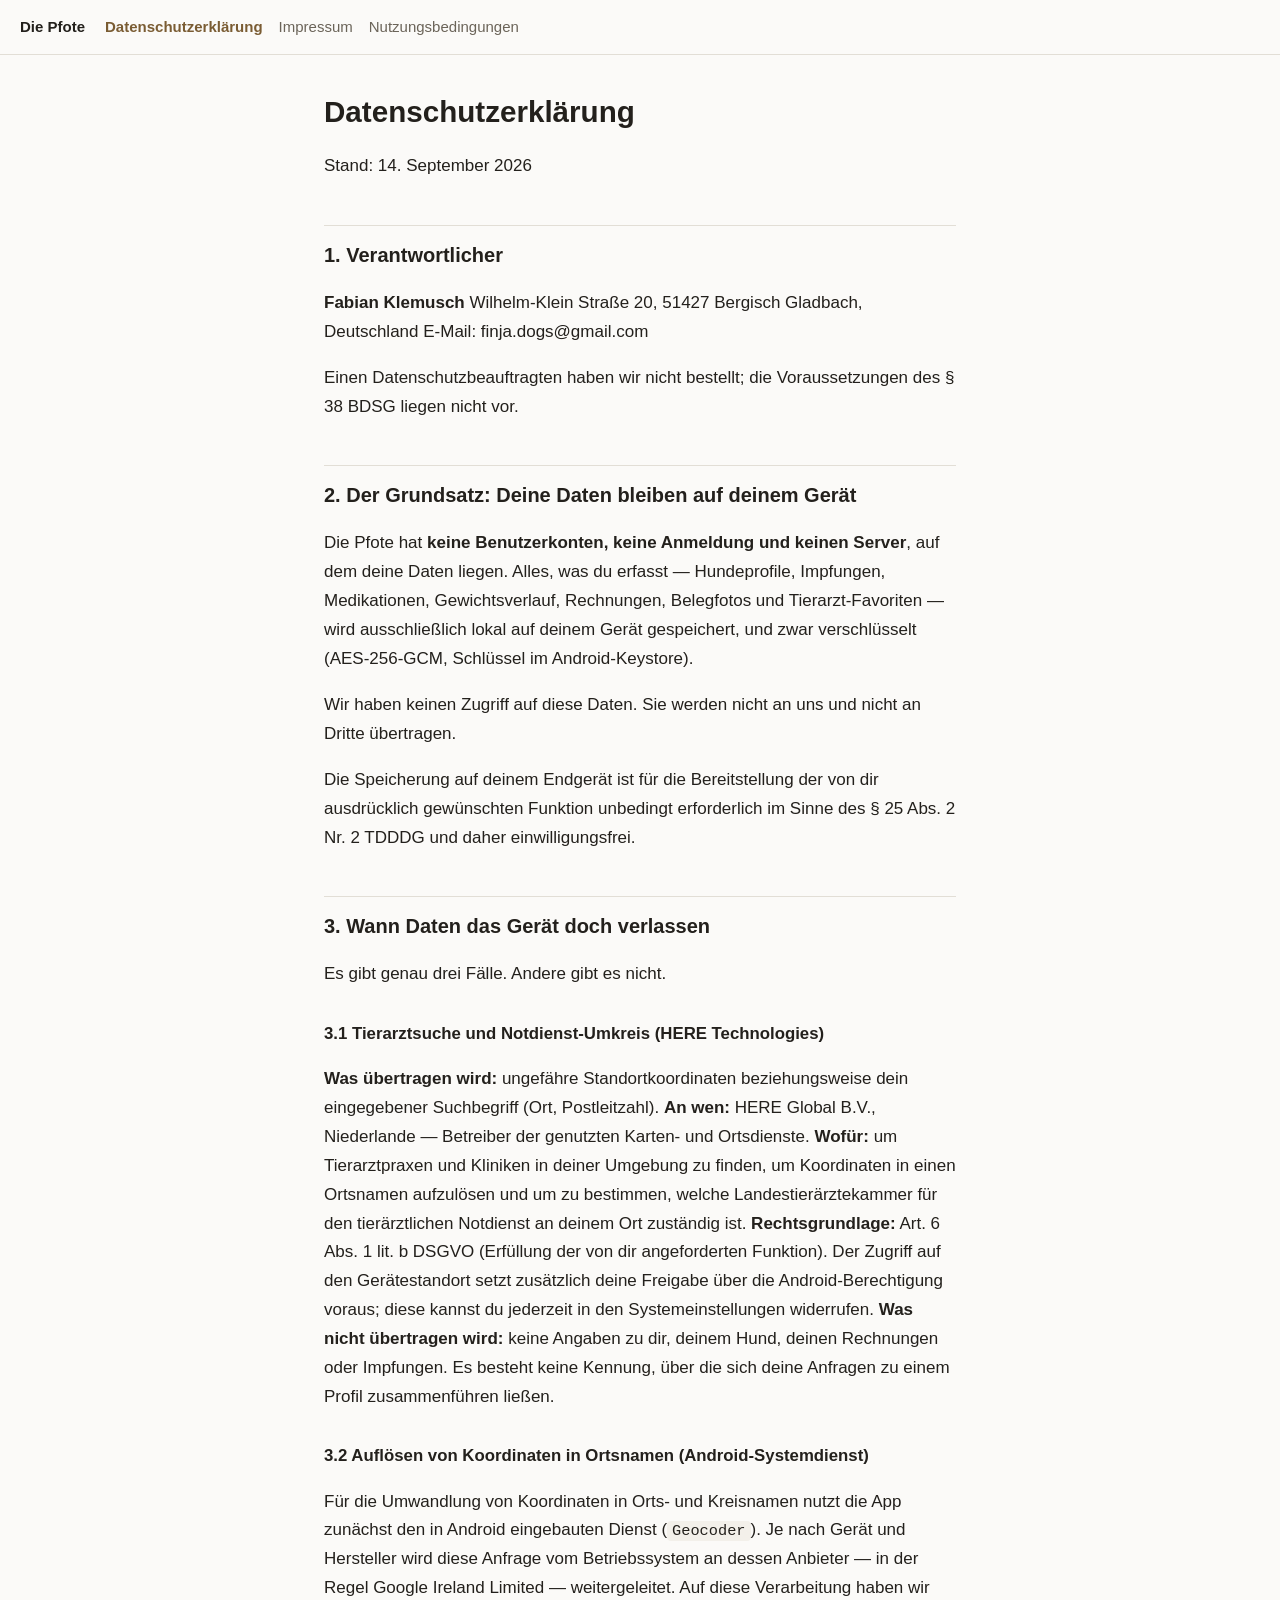
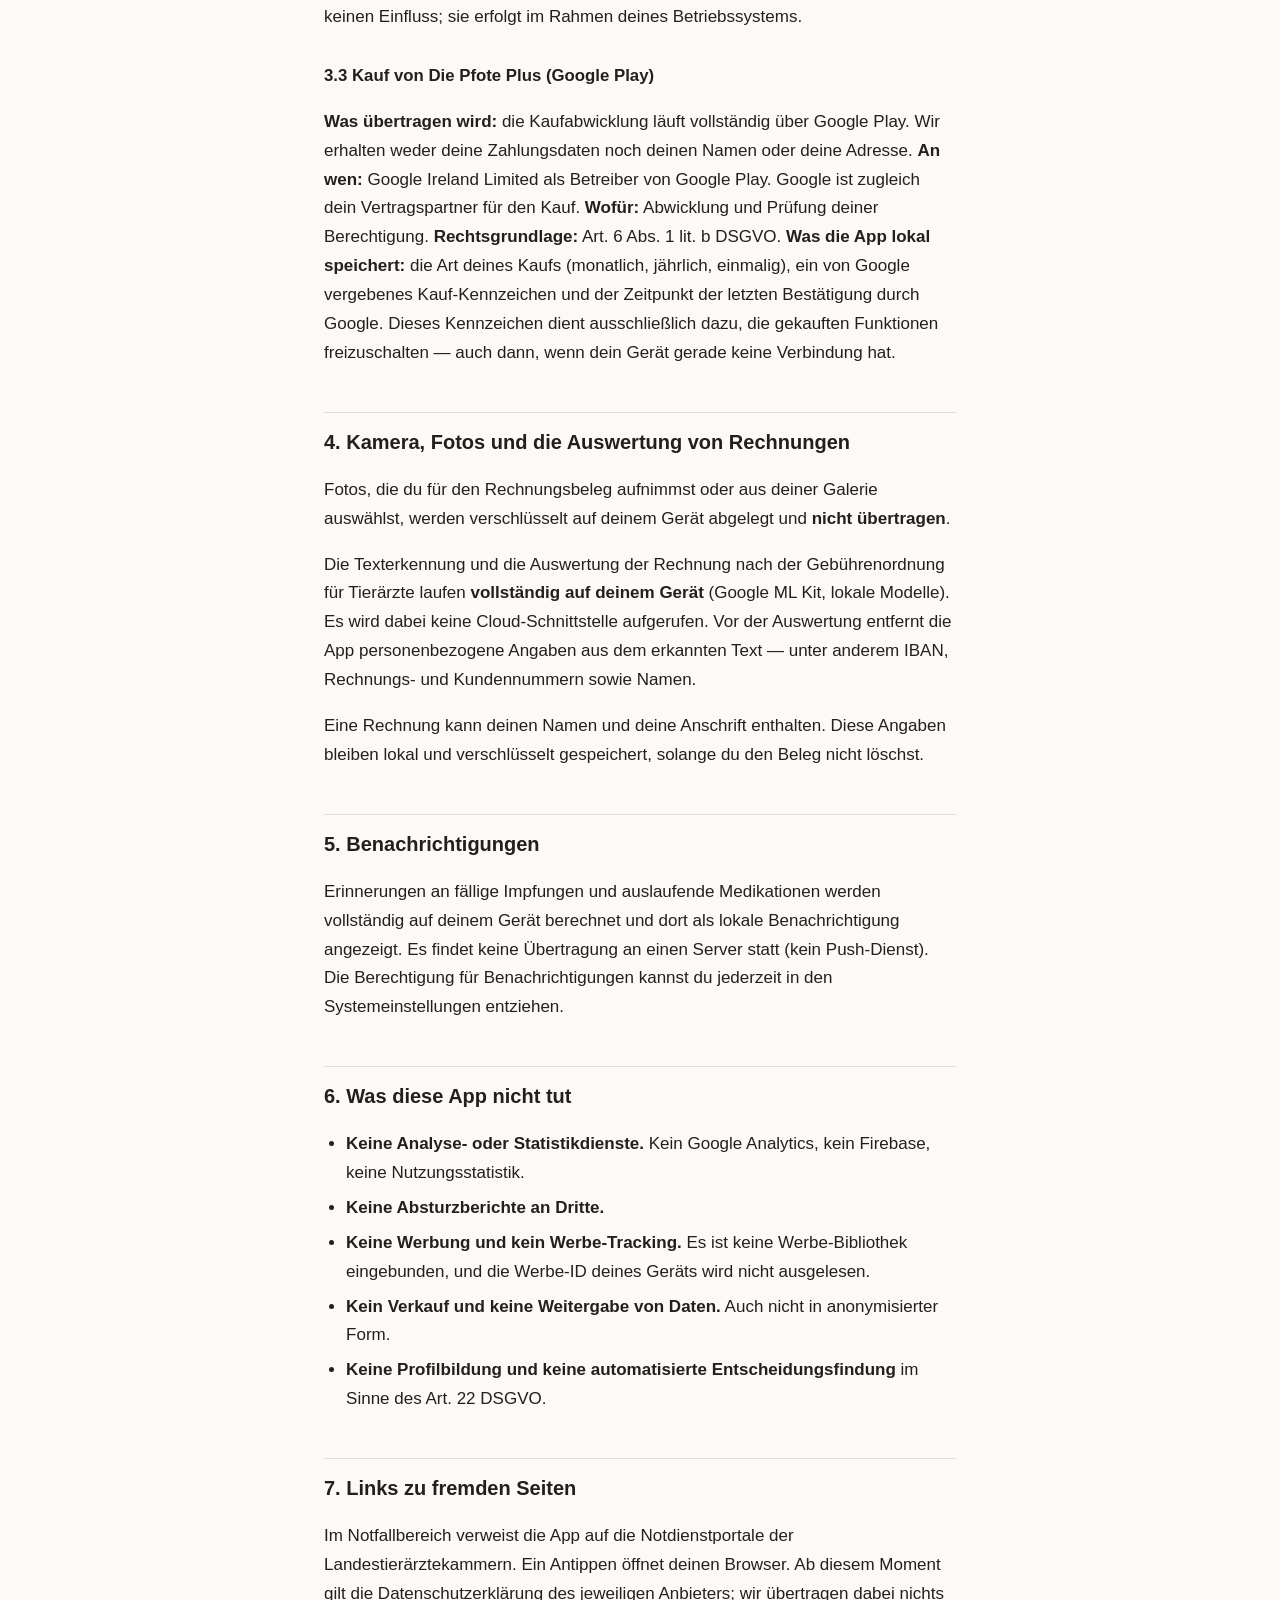
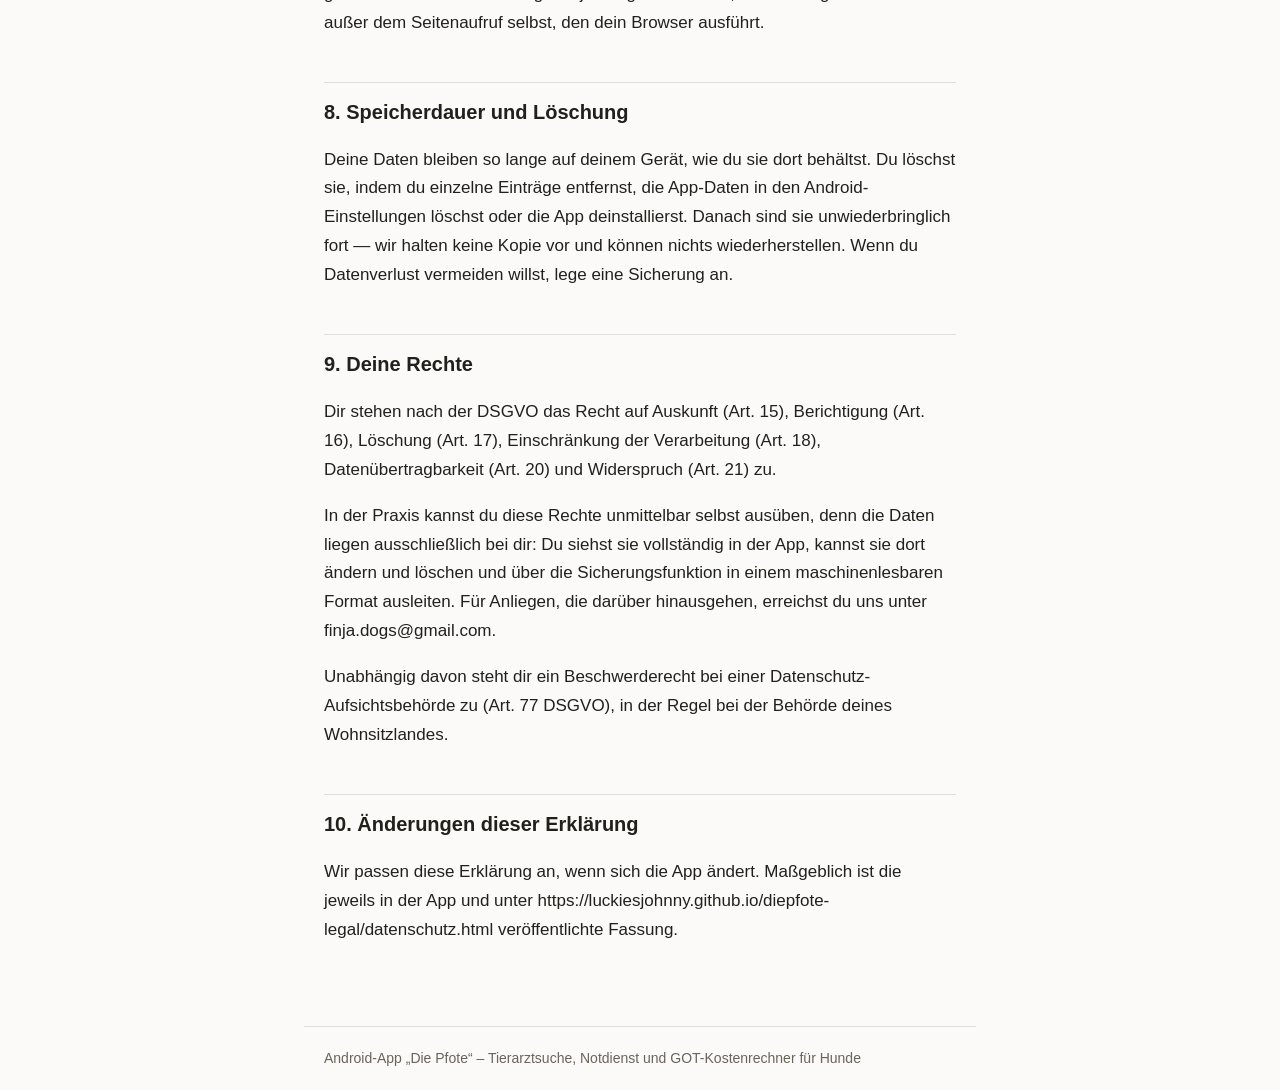
==== datenschutz.html @ 811a9e4f "Publish the legal documents for Die Pfote Google Play requires a privacy policy URL reachable withou" ====
<!doctype html>
<html lang="de">
<head>
<meta charset="utf-8">
<meta name="viewport" content="width=device-width, initial-scale=1">
<title>Datenschutzerklärung – Die Pfote</title>
<link rel="stylesheet" href="style.css">
</head>
<body>
<nav><a href="index.html">Die Pfote</a><span><a href="datenschutz.html" class="hier">Datenschutzerklärung</a><a href="impressum.html">Impressum</a><a href="nutzungsbedingungen.html">Nutzungsbedingungen</a></span></nav>
<main>
<h1>Datenschutzerklärung</h1>
<p>Stand: 14. September 2026</p>
<h2>1. Verantwortlicher</h2>
<p><strong>Fabian Klemusch</strong> Wilhelm-Klein Straße 20, 51427 Bergisch Gladbach, Deutschland E-Mail: finja.dogs@gmail.com</p>
<p>Einen Datenschutzbeauftragten haben wir nicht bestellt; die Voraussetzungen des § 38 BDSG liegen nicht vor.</p>
<h2>2. Der Grundsatz: Deine Daten bleiben auf deinem Gerät</h2>
<p>Die Pfote hat <strong>keine Benutzerkonten, keine Anmeldung und keinen Server</strong>, auf dem deine Daten liegen. Alles, was du erfasst — Hundeprofile, Impfungen, Medikationen, Gewichtsverlauf, Rechnungen, Belegfotos und Tierarzt-Favoriten — wird ausschließlich lokal auf deinem Gerät gespeichert, und zwar verschlüsselt (AES-256-GCM, Schlüssel im Android-Keystore).</p>
<p>Wir haben keinen Zugriff auf diese Daten. Sie werden nicht an uns und nicht an Dritte übertragen.</p>
<p>Die Speicherung auf deinem Endgerät ist für die Bereitstellung der von dir ausdrücklich gewünschten Funktion unbedingt erforderlich im Sinne des § 25 Abs. 2 Nr. 2 TDDDG und daher einwilligungsfrei.</p>
<h2>3. Wann Daten das Gerät doch verlassen</h2>
<p>Es gibt genau drei Fälle. Andere gibt es nicht.</p>
<h3>3.1 Tierarztsuche und Notdienst-Umkreis (HERE Technologies)</h3>
<p><strong>Was übertragen wird:</strong> ungefähre Standortkoordinaten beziehungsweise dein eingegebener Suchbegriff (Ort, Postleitzahl). <strong>An wen:</strong> HERE Global B.V., Niederlande — Betreiber der genutzten Karten- und Ortsdienste. <strong>Wofür:</strong> um Tierarztpraxen und Kliniken in deiner Umgebung zu finden, um Koordinaten in einen Ortsnamen aufzulösen und um zu bestimmen, welche Landestierärztekammer für den tierärztlichen Notdienst an deinem Ort zuständig ist. <strong>Rechtsgrundlage:</strong> Art. 6 Abs. 1 lit. b DSGVO (Erfüllung der von dir angeforderten Funktion). Der Zugriff auf den Gerätestandort setzt zusätzlich deine Freigabe über die Android-Berechtigung voraus; diese kannst du jederzeit in den Systemeinstellungen widerrufen. <strong>Was nicht übertragen wird:</strong> keine Angaben zu dir, deinem Hund, deinen Rechnungen oder Impfungen. Es besteht keine Kennung, über die sich deine Anfragen zu einem Profil zusammenführen ließen.</p>
<h3>3.2 Auflösen von Koordinaten in Ortsnamen (Android-Systemdienst)</h3>
<p>Für die Umwandlung von Koordinaten in Orts- und Kreisnamen nutzt die App zunächst den in Android eingebauten Dienst (<code>Geocoder</code>). Je nach Gerät und Hersteller wird diese Anfrage vom Betriebssystem an dessen Anbieter — in der Regel Google Ireland Limited — weitergeleitet. Auf diese Verarbeitung haben wir keinen Einfluss; sie erfolgt im Rahmen deines Betriebssystems.</p>
<h3>3.3 Kauf von Die Pfote Plus (Google Play)</h3>
<p><strong>Was übertragen wird:</strong> die Kaufabwicklung läuft vollständig über Google Play. Wir erhalten weder deine Zahlungsdaten noch deinen Namen oder deine Adresse. <strong>An wen:</strong> Google Ireland Limited als Betreiber von Google Play. Google ist zugleich dein Vertragspartner für den Kauf. <strong>Wofür:</strong> Abwicklung und Prüfung deiner Berechtigung. <strong>Rechtsgrundlage:</strong> Art. 6 Abs. 1 lit. b DSGVO. <strong>Was die App lokal speichert:</strong> die Art deines Kaufs (monatlich, jährlich, einmalig), ein von Google vergebenes Kauf-Kennzeichen und der Zeitpunkt der letzten Bestätigung durch Google. Dieses Kennzeichen dient ausschließlich dazu, die gekauften Funktionen freizuschalten — auch dann, wenn dein Gerät gerade keine Verbindung hat.</p>
<h2>4. Kamera, Fotos und die Auswertung von Rechnungen</h2>
<p>Fotos, die du für den Rechnungsbeleg aufnimmst oder aus deiner Galerie auswählst, werden verschlüsselt auf deinem Gerät abgelegt und <strong>nicht übertragen</strong>.</p>
<p>Die Texterkennung und die Auswertung der Rechnung nach der Gebührenordnung für Tierärzte laufen <strong>vollständig auf deinem Gerät</strong> (Google ML Kit, lokale Modelle). Es wird dabei keine Cloud-Schnittstelle aufgerufen. Vor der Auswertung entfernt die App personenbezogene Angaben aus dem erkannten Text — unter anderem IBAN, Rechnungs- und Kundennummern sowie Namen.</p>
<p>Eine Rechnung kann deinen Namen und deine Anschrift enthalten. Diese Angaben bleiben lokal und verschlüsselt gespeichert, solange du den Beleg nicht löschst.</p>
<h2>5. Benachrichtigungen</h2>
<p>Erinnerungen an fällige Impfungen und auslaufende Medikationen werden vollständig auf deinem Gerät berechnet und dort als lokale Benachrichtigung angezeigt. Es findet keine Übertragung an einen Server statt (kein Push-Dienst). Die Berechtigung für Benachrichtigungen kannst du jederzeit in den Systemeinstellungen entziehen.</p>
<h2>6. Was diese App nicht tut</h2>
<ul>
<li><strong>Keine Analyse- oder Statistikdienste.</strong> Kein Google Analytics, kein Firebase, keine Nutzungsstatistik.</li>
<li><strong>Keine Absturzberichte an Dritte.</strong></li>
<li><strong>Keine Werbung und kein Werbe-Tracking.</strong> Es ist keine Werbe-Bibliothek eingebunden, und die Werbe-ID deines Geräts wird nicht ausgelesen.</li>
<li><strong>Kein Verkauf und keine Weitergabe von Daten.</strong> Auch nicht in anonymisierter Form.</li>
<li><strong>Keine Profilbildung und keine automatisierte Entscheidungsfindung</strong> im Sinne des Art. 22 DSGVO.</li>
</ul>
<h2>7. Links zu fremden Seiten</h2>
<p>Im Notfallbereich verweist die App auf die Notdienstportale der Landestierärztekammern. Ein Antippen öffnet deinen Browser. Ab diesem Moment gilt die Datenschutzerklärung des jeweiligen Anbieters; wir übertragen dabei nichts außer dem Seitenaufruf selbst, den dein Browser ausführt.</p>
<h2>8. Speicherdauer und Löschung</h2>
<p>Deine Daten bleiben so lange auf deinem Gerät, wie du sie dort behältst. Du löschst sie, indem du einzelne Einträge entfernst, die App-Daten in den Android-Einstellungen löschst oder die App deinstallierst. Danach sind sie unwiederbringlich fort — wir halten keine Kopie vor und können nichts wiederherstellen. Wenn du Datenverlust vermeiden willst, lege eine Sicherung an.</p>
<h2>9. Deine Rechte</h2>
<p>Dir stehen nach der DSGVO das Recht auf Auskunft (Art. 15), Berichtigung (Art. 16), Löschung (Art. 17), Einschränkung der Verarbeitung (Art. 18), Datenübertragbarkeit (Art. 20) und Widerspruch (Art. 21) zu.</p>
<p>In der Praxis kannst du diese Rechte unmittelbar selbst ausüben, denn die Daten liegen ausschließlich bei dir: Du siehst sie vollständig in der App, kannst sie dort ändern und löschen und über die Sicherungsfunktion in einem maschinenlesbaren Format ausleiten. Für Anliegen, die darüber hinausgehen, erreichst du uns unter finja.dogs@gmail.com.</p>
<p>Unabhängig davon steht dir ein Beschwerderecht bei einer Datenschutz-Aufsichtsbehörde zu (Art. 77 DSGVO), in der Regel bei der Behörde deines Wohnsitzlandes.</p>
<h2>10. Änderungen dieser Erklärung</h2>
<p>Wir passen diese Erklärung an, wenn sich die App ändert. Maßgeblich ist die jeweils in der App und unter https://luckiesjohnny.github.io/diepfote-legal/datenschutz.html veröffentlichte Fassung.</p>
</main>
<footer>Android-App &bdquo;Die Pfote&ldquo; – Tierarztsuche, Notdienst und GOT-Kostenrechner für Hunde</footer>
</body>
</html>
---- style.css ----
/* Rechtstexte sollen lesbar sein, sonst nichts. Eine Spalte, grosse Zeilenhoehe,
   ausreichend Kontrast, und eine dunkle Fassung fuer wer sein System so gestellt hat. */
:root {
  --grund: #fbfaf8;
  --text: #23201c;
  --leise: #6b6459;
  --linie: #e2ded6;
  --akzent: #7a5c33;
  --kasten: #f3f0ea;
}
@media (prefers-color-scheme: dark) {
  :root {
    --grund: #1a1816;
    --text: #e8e3db;
    --leise: #a29a8d;
    --linie: #332f2a;
    --akzent: #d0a870;
    --kasten: #232019;
  }
}
* { box-sizing: border-box; }
body {
  margin: 0;
  background: var(--grund);
  color: var(--text);
  font: 17px/1.7 -apple-system, BlinkMacSystemFont, "Segoe UI", Roboto, Helvetica, Arial, sans-serif;
  -webkit-text-size-adjust: 100%;
}
nav {
  border-bottom: 1px solid var(--linie);
  padding: 14px 20px;
  display: flex;
  flex-wrap: wrap;
  gap: 8px 20px;
  align-items: baseline;
}
nav > a:first-child { font-weight: 700; color: var(--text); }
nav span { display: flex; flex-wrap: wrap; gap: 8px 16px; }
nav a { color: var(--leise); text-decoration: none; font-size: 15px; }
nav a:hover { color: var(--akzent); text-decoration: underline; }
nav a.hier { color: var(--akzent); font-weight: 600; }
main { max-width: 42rem; margin: 0 auto; padding: 28px 20px 64px; }
h1 { font-size: 1.85rem; line-height: 1.25; margin: 0.4em 0 0.7em; }
h2 { font-size: 1.25rem; margin: 2.2em 0 0.6em; padding-top: 0.6em; border-top: 1px solid var(--linie); }
h3 { font-size: 1.05rem; margin: 1.8em 0 0.4em; }
p, li { overflow-wrap: break-word; }
ul { padding-left: 1.3em; }
li { margin: 0.35em 0; }
strong { font-weight: 650; }
code {
  background: var(--kasten);
  padding: 1px 5px;
  border-radius: 4px;
  font-size: 0.9em;
}
blockquote {
  margin: 1.2em 0;
  padding: 0.6em 1em;
  background: var(--kasten);
  border-left: 3px solid var(--akzent);
  color: var(--leise);
}
a { color: var(--akzent); }
footer {
  max-width: 42rem;
  margin: 0 auto;
  padding: 20px;
  border-top: 1px solid var(--linie);
  color: var(--leise);
  font-size: 14px;
}
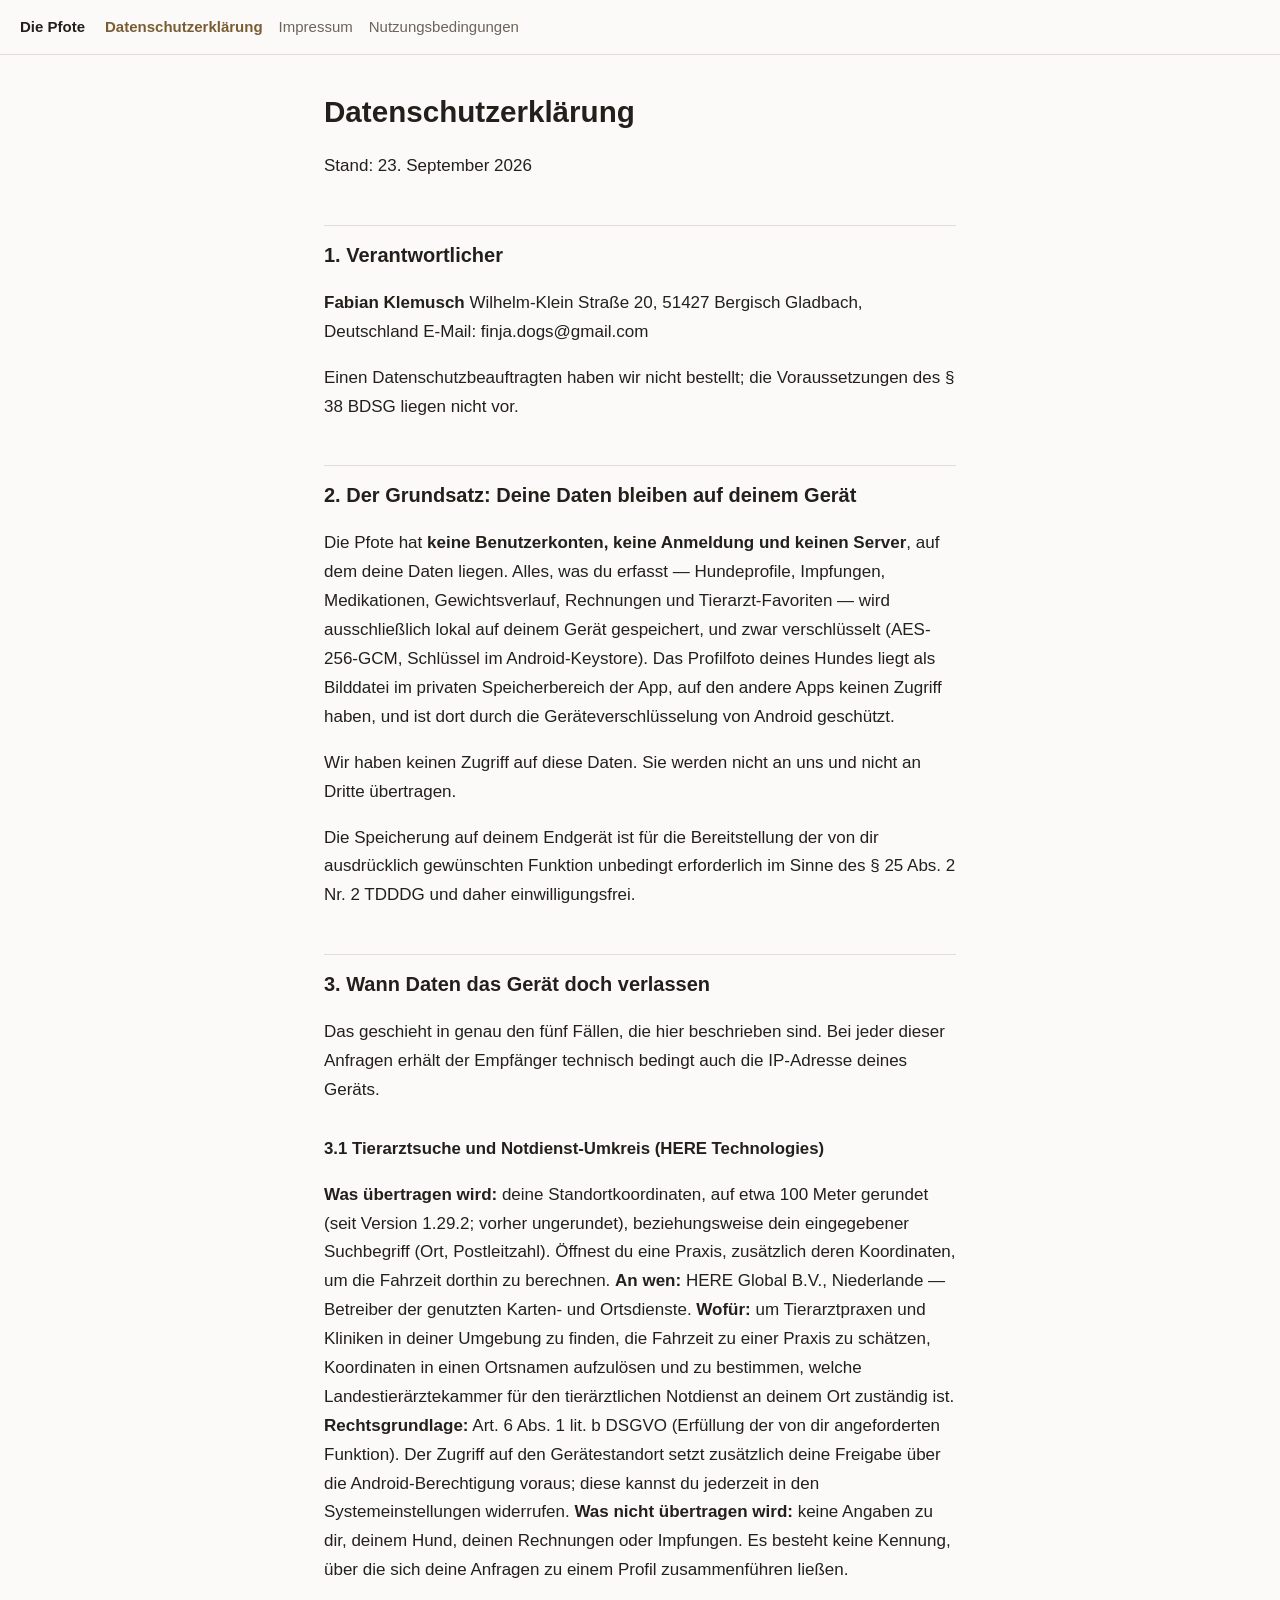
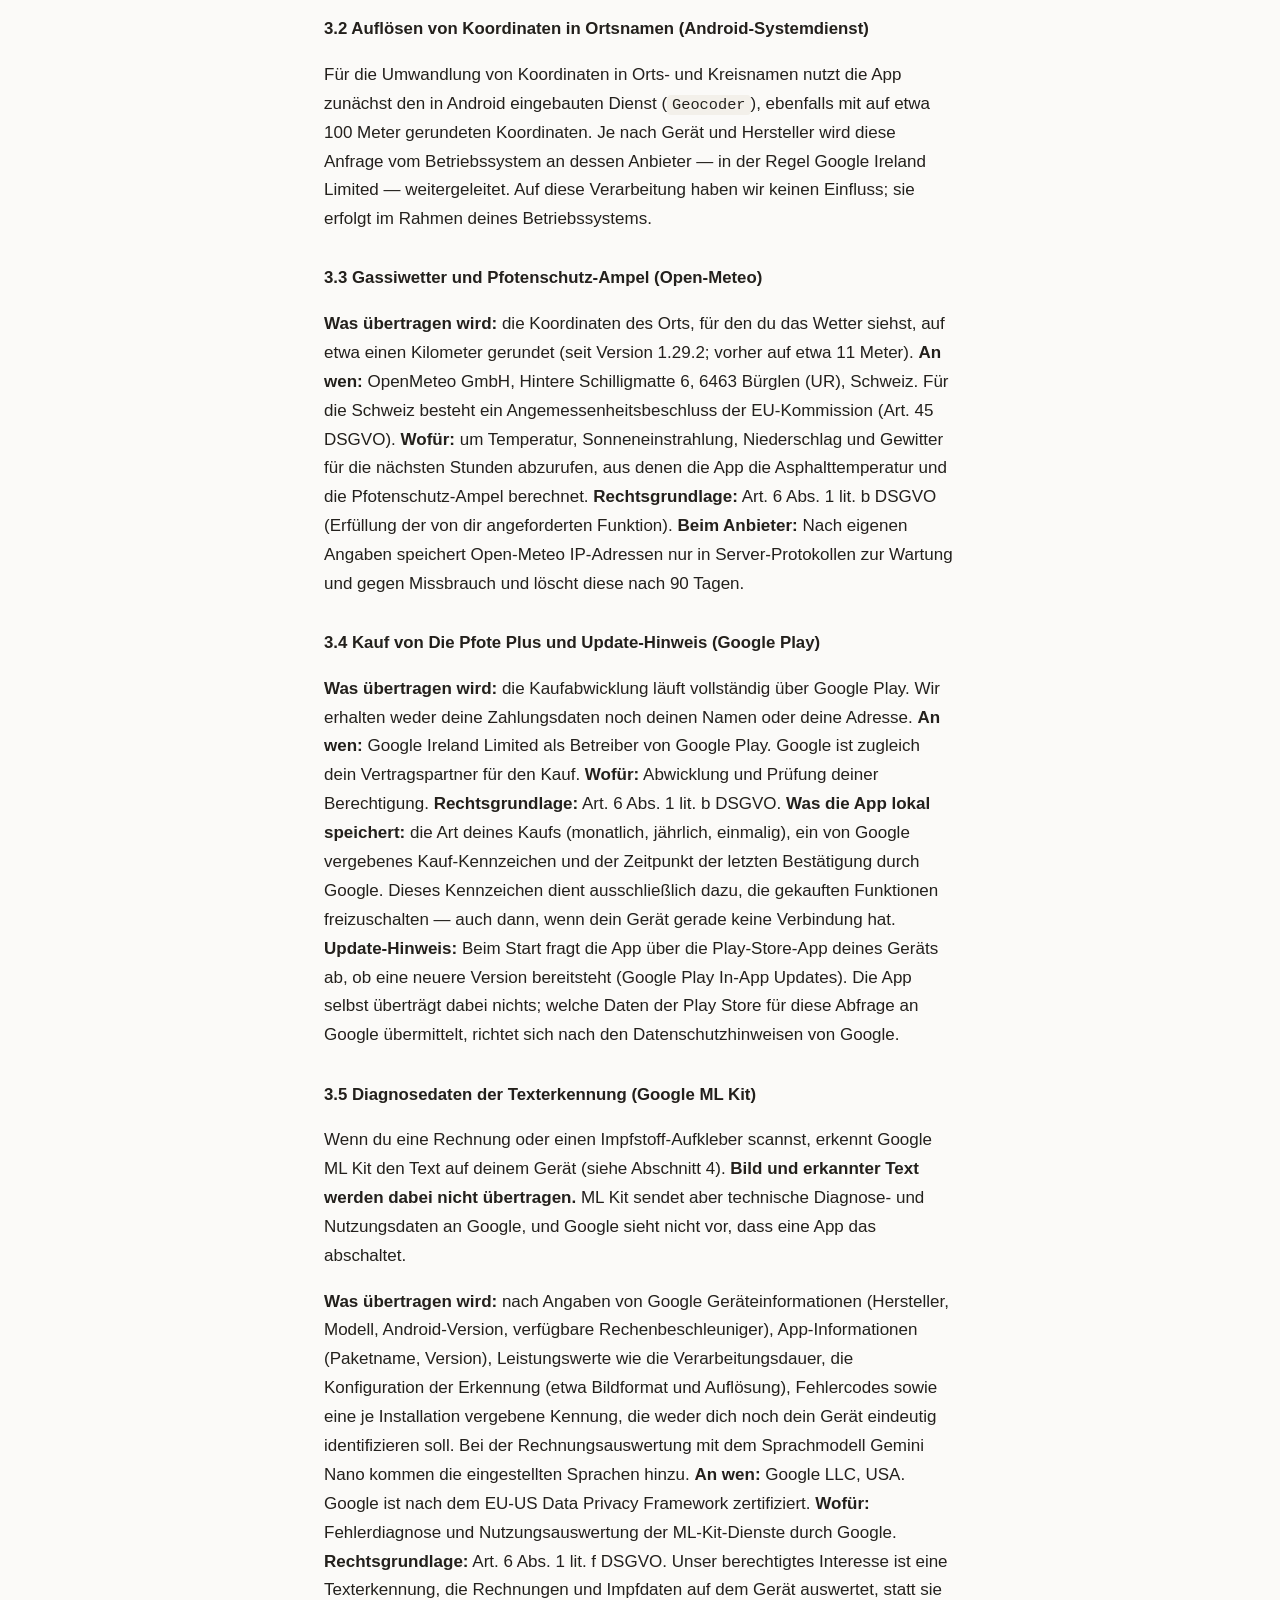
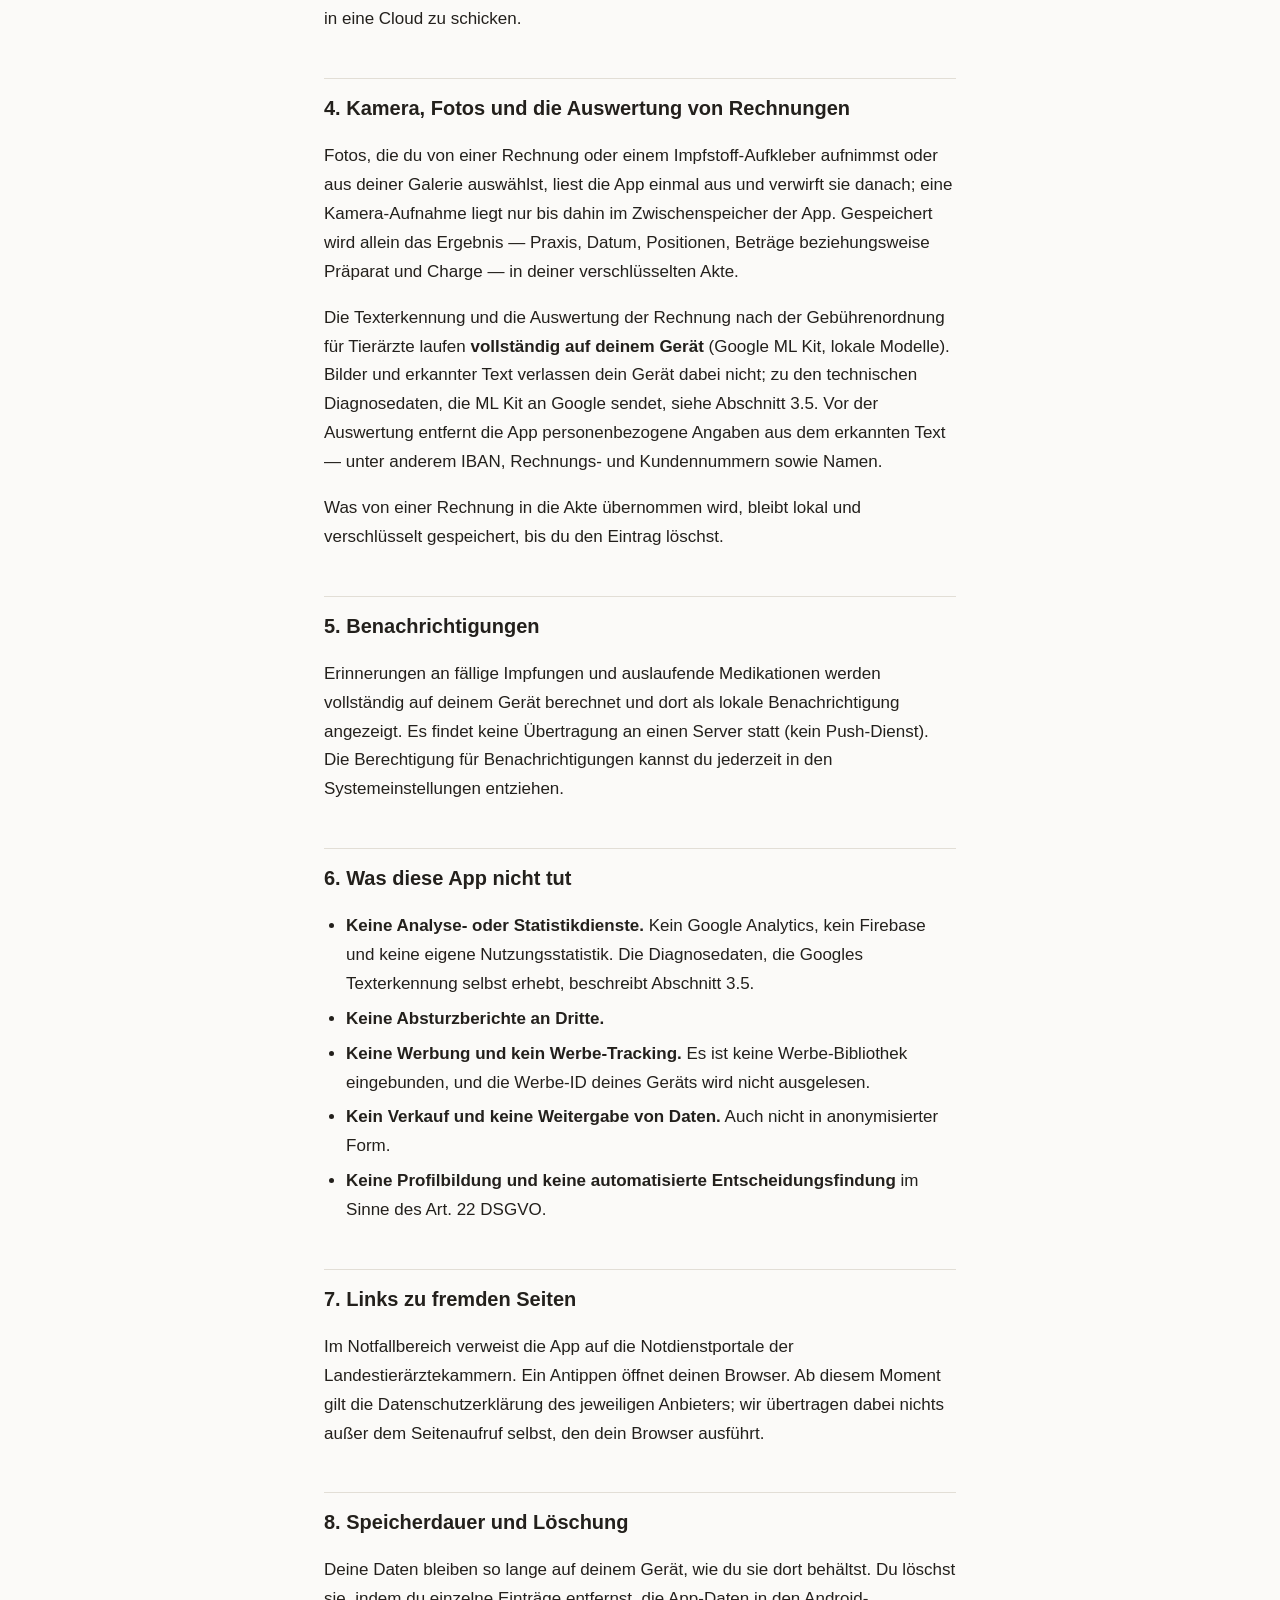
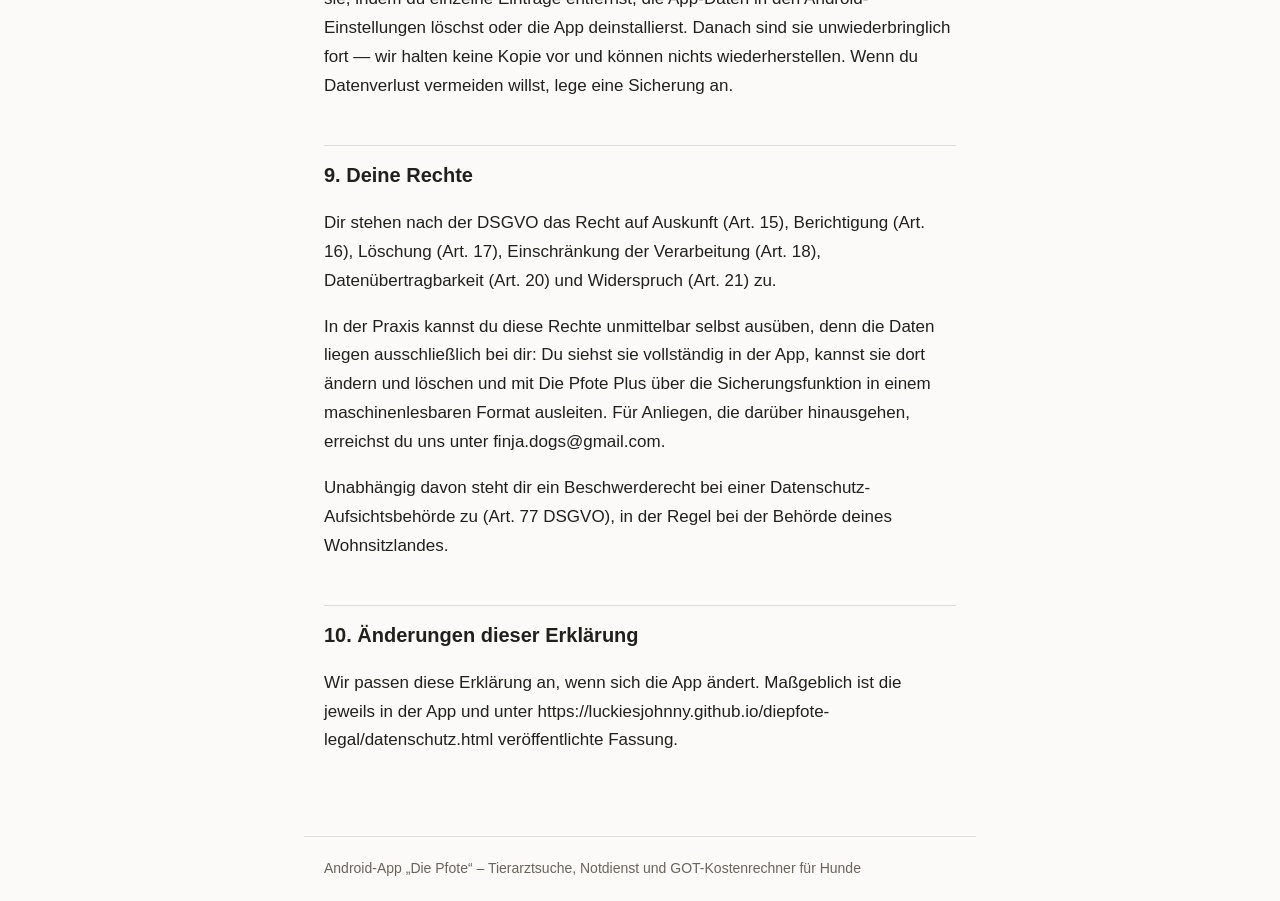
==== commit 751889ab: "Name Open-Meteo and ML Kit diagnostics in the privacy policy The published policy said data leaves t" ====
--- a/datenschutz.html
+++ b/datenschutz.html
@@ -10,31 +10,36 @@
 <nav><a href="index.html">Die Pfote</a><span><a href="datenschutz.html" class="hier">Datenschutzerklärung</a><a href="impressum.html">Impressum</a><a href="nutzungsbedingungen.html">Nutzungsbedingungen</a></span></nav>
 <main>
 <h1>Datenschutzerklärung</h1>
-<p>Stand: 14. September 2026</p>
+<p>Stand: 23. September 2026</p>
 <h2>1. Verantwortlicher</h2>
 <p><strong>Fabian Klemusch</strong> Wilhelm-Klein Straße 20, 51427 Bergisch Gladbach, Deutschland E-Mail: finja.dogs@gmail.com</p>
 <p>Einen Datenschutzbeauftragten haben wir nicht bestellt; die Voraussetzungen des § 38 BDSG liegen nicht vor.</p>
 <h2>2. Der Grundsatz: Deine Daten bleiben auf deinem Gerät</h2>
-<p>Die Pfote hat <strong>keine Benutzerkonten, keine Anmeldung und keinen Server</strong>, auf dem deine Daten liegen. Alles, was du erfasst — Hundeprofile, Impfungen, Medikationen, Gewichtsverlauf, Rechnungen, Belegfotos und Tierarzt-Favoriten — wird ausschließlich lokal auf deinem Gerät gespeichert, und zwar verschlüsselt (AES-256-GCM, Schlüssel im Android-Keystore).</p>
+<p>Die Pfote hat <strong>keine Benutzerkonten, keine Anmeldung und keinen Server</strong>, auf dem deine Daten liegen. Alles, was du erfasst — Hundeprofile, Impfungen, Medikationen, Gewichtsverlauf, Rechnungen und Tierarzt-Favoriten — wird ausschließlich lokal auf deinem Gerät gespeichert, und zwar verschlüsselt (AES-256-GCM, Schlüssel im Android-Keystore). Das Profilfoto deines Hundes liegt als Bilddatei im privaten Speicherbereich der App, auf den andere Apps keinen Zugriff haben, und ist dort durch die Geräteverschlüsselung von Android geschützt.</p>
 <p>Wir haben keinen Zugriff auf diese Daten. Sie werden nicht an uns und nicht an Dritte übertragen.</p>
 <p>Die Speicherung auf deinem Endgerät ist für die Bereitstellung der von dir ausdrücklich gewünschten Funktion unbedingt erforderlich im Sinne des § 25 Abs. 2 Nr. 2 TDDDG und daher einwilligungsfrei.</p>
 <h2>3. Wann Daten das Gerät doch verlassen</h2>
-<p>Es gibt genau drei Fälle. Andere gibt es nicht.</p>
+<p>Das geschieht in genau den fünf Fällen, die hier beschrieben sind. Bei jeder dieser Anfragen erhält der Empfänger technisch bedingt auch die IP-Adresse deines Geräts.</p>
 <h3>3.1 Tierarztsuche und Notdienst-Umkreis (HERE Technologies)</h3>
-<p><strong>Was übertragen wird:</strong> ungefähre Standortkoordinaten beziehungsweise dein eingegebener Suchbegriff (Ort, Postleitzahl). <strong>An wen:</strong> HERE Global B.V., Niederlande — Betreiber der genutzten Karten- und Ortsdienste. <strong>Wofür:</strong> um Tierarztpraxen und Kliniken in deiner Umgebung zu finden, um Koordinaten in einen Ortsnamen aufzulösen und um zu bestimmen, welche Landestierärztekammer für den tierärztlichen Notdienst an deinem Ort zuständig ist. <strong>Rechtsgrundlage:</strong> Art. 6 Abs. 1 lit. b DSGVO (Erfüllung der von dir angeforderten Funktion). Der Zugriff auf den Gerätestandort setzt zusätzlich deine Freigabe über die Android-Berechtigung voraus; diese kannst du jederzeit in den Systemeinstellungen widerrufen. <strong>Was nicht übertragen wird:</strong> keine Angaben zu dir, deinem Hund, deinen Rechnungen oder Impfungen. Es besteht keine Kennung, über die sich deine Anfragen zu einem Profil zusammenführen ließen.</p>
+<p><strong>Was übertragen wird:</strong> deine Standortkoordinaten, auf etwa 100 Meter gerundet (seit Version 1.29.2; vorher ungerundet), beziehungsweise dein eingegebener Suchbegriff (Ort, Postleitzahl). Öffnest du eine Praxis, zusätzlich deren Koordinaten, um die Fahrzeit dorthin zu berechnen. <strong>An wen:</strong> HERE Global B.V., Niederlande — Betreiber der genutzten Karten- und Ortsdienste. <strong>Wofür:</strong> um Tierarztpraxen und Kliniken in deiner Umgebung zu finden, die Fahrzeit zu einer Praxis zu schätzen, Koordinaten in einen Ortsnamen aufzulösen und zu bestimmen, welche Landestierärztekammer für den tierärztlichen Notdienst an deinem Ort zuständig ist. <strong>Rechtsgrundlage:</strong> Art. 6 Abs. 1 lit. b DSGVO (Erfüllung der von dir angeforderten Funktion). Der Zugriff auf den Gerätestandort setzt zusätzlich deine Freigabe über die Android-Berechtigung voraus; diese kannst du jederzeit in den Systemeinstellungen widerrufen. <strong>Was nicht übertragen wird:</strong> keine Angaben zu dir, deinem Hund, deinen Rechnungen oder Impfungen. Es besteht keine Kennung, über die sich deine Anfragen zu einem Profil zusammenführen ließen.</p>
 <h3>3.2 Auflösen von Koordinaten in Ortsnamen (Android-Systemdienst)</h3>
-<p>Für die Umwandlung von Koordinaten in Orts- und Kreisnamen nutzt die App zunächst den in Android eingebauten Dienst (<code>Geocoder</code>). Je nach Gerät und Hersteller wird diese Anfrage vom Betriebssystem an dessen Anbieter — in der Regel Google Ireland Limited — weitergeleitet. Auf diese Verarbeitung haben wir keinen Einfluss; sie erfolgt im Rahmen deines Betriebssystems.</p>
-<h3>3.3 Kauf von Die Pfote Plus (Google Play)</h3>
-<p><strong>Was übertragen wird:</strong> die Kaufabwicklung läuft vollständig über Google Play. Wir erhalten weder deine Zahlungsdaten noch deinen Namen oder deine Adresse. <strong>An wen:</strong> Google Ireland Limited als Betreiber von Google Play. Google ist zugleich dein Vertragspartner für den Kauf. <strong>Wofür:</strong> Abwicklung und Prüfung deiner Berechtigung. <strong>Rechtsgrundlage:</strong> Art. 6 Abs. 1 lit. b DSGVO. <strong>Was die App lokal speichert:</strong> die Art deines Kaufs (monatlich, jährlich, einmalig), ein von Google vergebenes Kauf-Kennzeichen und der Zeitpunkt der letzten Bestätigung durch Google. Dieses Kennzeichen dient ausschließlich dazu, die gekauften Funktionen freizuschalten — auch dann, wenn dein Gerät gerade keine Verbindung hat.</p>
+<p>Für die Umwandlung von Koordinaten in Orts- und Kreisnamen nutzt die App zunächst den in Android eingebauten Dienst (<code>Geocoder</code>), ebenfalls mit auf etwa 100 Meter gerundeten Koordinaten. Je nach Gerät und Hersteller wird diese Anfrage vom Betriebssystem an dessen Anbieter — in der Regel Google Ireland Limited — weitergeleitet. Auf diese Verarbeitung haben wir keinen Einfluss; sie erfolgt im Rahmen deines Betriebssystems.</p>
+<h3>3.3 Gassiwetter und Pfotenschutz-Ampel (Open-Meteo)</h3>
+<p><strong>Was übertragen wird:</strong> die Koordinaten des Orts, für den du das Wetter siehst, auf etwa einen Kilometer gerundet (seit Version 1.29.2; vorher auf etwa 11 Meter). <strong>An wen:</strong> OpenMeteo GmbH, Hintere Schilligmatte 6, 6463 Bürglen (UR), Schweiz. Für die Schweiz besteht ein Angemessenheitsbeschluss der EU-Kommission (Art. 45 DSGVO). <strong>Wofür:</strong> um Temperatur, Sonneneinstrahlung, Niederschlag und Gewitter für die nächsten Stunden abzurufen, aus denen die App die Asphalttemperatur und die Pfotenschutz-Ampel berechnet. <strong>Rechtsgrundlage:</strong> Art. 6 Abs. 1 lit. b DSGVO (Erfüllung der von dir angeforderten Funktion). <strong>Beim Anbieter:</strong> Nach eigenen Angaben speichert Open-Meteo IP-Adressen nur in Server-Protokollen zur Wartung und gegen Missbrauch und löscht diese nach 90 Tagen.</p>
+<h3>3.4 Kauf von Die Pfote Plus und Update-Hinweis (Google Play)</h3>
+<p><strong>Was übertragen wird:</strong> die Kaufabwicklung läuft vollständig über Google Play. Wir erhalten weder deine Zahlungsdaten noch deinen Namen oder deine Adresse. <strong>An wen:</strong> Google Ireland Limited als Betreiber von Google Play. Google ist zugleich dein Vertragspartner für den Kauf. <strong>Wofür:</strong> Abwicklung und Prüfung deiner Berechtigung. <strong>Rechtsgrundlage:</strong> Art. 6 Abs. 1 lit. b DSGVO. <strong>Was die App lokal speichert:</strong> die Art deines Kaufs (monatlich, jährlich, einmalig), ein von Google vergebenes Kauf-Kennzeichen und der Zeitpunkt der letzten Bestätigung durch Google. Dieses Kennzeichen dient ausschließlich dazu, die gekauften Funktionen freizuschalten — auch dann, wenn dein Gerät gerade keine Verbindung hat. <strong>Update-Hinweis:</strong> Beim Start fragt die App über die Play-Store-App deines Geräts ab, ob eine neuere Version bereitsteht (Google Play In-App Updates). Die App selbst überträgt dabei nichts; welche Daten der Play Store für diese Abfrage an Google übermittelt, richtet sich nach den Datenschutzhinweisen von Google.</p>
+<h3>3.5 Diagnosedaten der Texterkennung (Google ML Kit)</h3>
+<p>Wenn du eine Rechnung oder einen Impfstoff-Aufkleber scannst, erkennt Google ML Kit den Text auf deinem Gerät (siehe Abschnitt 4). <strong>Bild und erkannter Text werden dabei nicht übertragen.</strong> ML Kit sendet aber technische Diagnose- und Nutzungsdaten an Google, und Google sieht nicht vor, dass eine App das abschaltet.</p>
+<p><strong>Was übertragen wird:</strong> nach Angaben von Google Geräteinformationen (Hersteller, Modell, Android-Version, verfügbare Rechenbeschleuniger), App-Informationen (Paketname, Version), Leistungswerte wie die Verarbeitungsdauer, die Konfiguration der Erkennung (etwa Bildformat und Auflösung), Fehlercodes sowie eine je Installation vergebene Kennung, die weder dich noch dein Gerät eindeutig identifizieren soll. Bei der Rechnungsauswertung mit dem Sprachmodell Gemini Nano kommen die eingestellten Sprachen hinzu. <strong>An wen:</strong> Google LLC, USA. Google ist nach dem EU-US Data Privacy Framework zertifiziert. <strong>Wofür:</strong> Fehlerdiagnose und Nutzungsauswertung der ML-Kit-Dienste durch Google. <strong>Rechtsgrundlage:</strong> Art. 6 Abs. 1 lit. f DSGVO. Unser berechtigtes Interesse ist eine Texterkennung, die Rechnungen und Impfdaten auf dem Gerät auswertet, statt sie in eine Cloud zu schicken.</p>
 <h2>4. Kamera, Fotos und die Auswertung von Rechnungen</h2>
-<p>Fotos, die du für den Rechnungsbeleg aufnimmst oder aus deiner Galerie auswählst, werden verschlüsselt auf deinem Gerät abgelegt und <strong>nicht übertragen</strong>.</p>
-<p>Die Texterkennung und die Auswertung der Rechnung nach der Gebührenordnung für Tierärzte laufen <strong>vollständig auf deinem Gerät</strong> (Google ML Kit, lokale Modelle). Es wird dabei keine Cloud-Schnittstelle aufgerufen. Vor der Auswertung entfernt die App personenbezogene Angaben aus dem erkannten Text — unter anderem IBAN, Rechnungs- und Kundennummern sowie Namen.</p>
-<p>Eine Rechnung kann deinen Namen und deine Anschrift enthalten. Diese Angaben bleiben lokal und verschlüsselt gespeichert, solange du den Beleg nicht löschst.</p>
+<p>Fotos, die du von einer Rechnung oder einem Impfstoff-Aufkleber aufnimmst oder aus deiner Galerie auswählst, liest die App einmal aus und verwirft sie danach; eine Kamera-Aufnahme liegt nur bis dahin im Zwischenspeicher der App. Gespeichert wird allein das Ergebnis — Praxis, Datum, Positionen, Beträge beziehungsweise Präparat und Charge — in deiner verschlüsselten Akte.</p>
+<p>Die Texterkennung und die Auswertung der Rechnung nach der Gebührenordnung für Tierärzte laufen <strong>vollständig auf deinem Gerät</strong> (Google ML Kit, lokale Modelle). Bilder und erkannter Text verlassen dein Gerät dabei nicht; zu den technischen Diagnosedaten, die ML Kit an Google sendet, siehe Abschnitt 3.5. Vor der Auswertung entfernt die App personenbezogene Angaben aus dem erkannten Text — unter anderem IBAN, Rechnungs- und Kundennummern sowie Namen.</p>
+<p>Was von einer Rechnung in die Akte übernommen wird, bleibt lokal und verschlüsselt gespeichert, bis du den Eintrag löschst.</p>
 <h2>5. Benachrichtigungen</h2>
 <p>Erinnerungen an fällige Impfungen und auslaufende Medikationen werden vollständig auf deinem Gerät berechnet und dort als lokale Benachrichtigung angezeigt. Es findet keine Übertragung an einen Server statt (kein Push-Dienst). Die Berechtigung für Benachrichtigungen kannst du jederzeit in den Systemeinstellungen entziehen.</p>
 <h2>6. Was diese App nicht tut</h2>
 <ul>
-<li><strong>Keine Analyse- oder Statistikdienste.</strong> Kein Google Analytics, kein Firebase, keine Nutzungsstatistik.</li>
+<li><strong>Keine Analyse- oder Statistikdienste.</strong> Kein Google Analytics, kein Firebase und keine eigene Nutzungsstatistik. Die Diagnosedaten, die Googles Texterkennung selbst erhebt, beschreibt Abschnitt 3.5.</li>
 <li><strong>Keine Absturzberichte an Dritte.</strong></li>
 <li><strong>Keine Werbung und kein Werbe-Tracking.</strong> Es ist keine Werbe-Bibliothek eingebunden, und die Werbe-ID deines Geräts wird nicht ausgelesen.</li>
 <li><strong>Kein Verkauf und keine Weitergabe von Daten.</strong> Auch nicht in anonymisierter Form.</li>
@@ -46,7 +51,7 @@
 <p>Deine Daten bleiben so lange auf deinem Gerät, wie du sie dort behältst. Du löschst sie, indem du einzelne Einträge entfernst, die App-Daten in den Android-Einstellungen löschst oder die App deinstallierst. Danach sind sie unwiederbringlich fort — wir halten keine Kopie vor und können nichts wiederherstellen. Wenn du Datenverlust vermeiden willst, lege eine Sicherung an.</p>
 <h2>9. Deine Rechte</h2>
 <p>Dir stehen nach der DSGVO das Recht auf Auskunft (Art. 15), Berichtigung (Art. 16), Löschung (Art. 17), Einschränkung der Verarbeitung (Art. 18), Datenübertragbarkeit (Art. 20) und Widerspruch (Art. 21) zu.</p>
-<p>In der Praxis kannst du diese Rechte unmittelbar selbst ausüben, denn die Daten liegen ausschließlich bei dir: Du siehst sie vollständig in der App, kannst sie dort ändern und löschen und über die Sicherungsfunktion in einem maschinenlesbaren Format ausleiten. Für Anliegen, die darüber hinausgehen, erreichst du uns unter finja.dogs@gmail.com.</p>
+<p>In der Praxis kannst du diese Rechte unmittelbar selbst ausüben, denn die Daten liegen ausschließlich bei dir: Du siehst sie vollständig in der App, kannst sie dort ändern und löschen und mit Die Pfote Plus über die Sicherungsfunktion in einem maschinenlesbaren Format ausleiten. Für Anliegen, die darüber hinausgehen, erreichst du uns unter finja.dogs@gmail.com.</p>
 <p>Unabhängig davon steht dir ein Beschwerderecht bei einer Datenschutz-Aufsichtsbehörde zu (Art. 77 DSGVO), in der Regel bei der Behörde deines Wohnsitzlandes.</p>
 <h2>10. Änderungen dieser Erklärung</h2>
 <p>Wir passen diese Erklärung an, wenn sich die App ändert. Maßgeblich ist die jeweils in der App und unter https://luckiesjohnny.github.io/diepfote-legal/datenschutz.html veröffentlichte Fassung.</p>
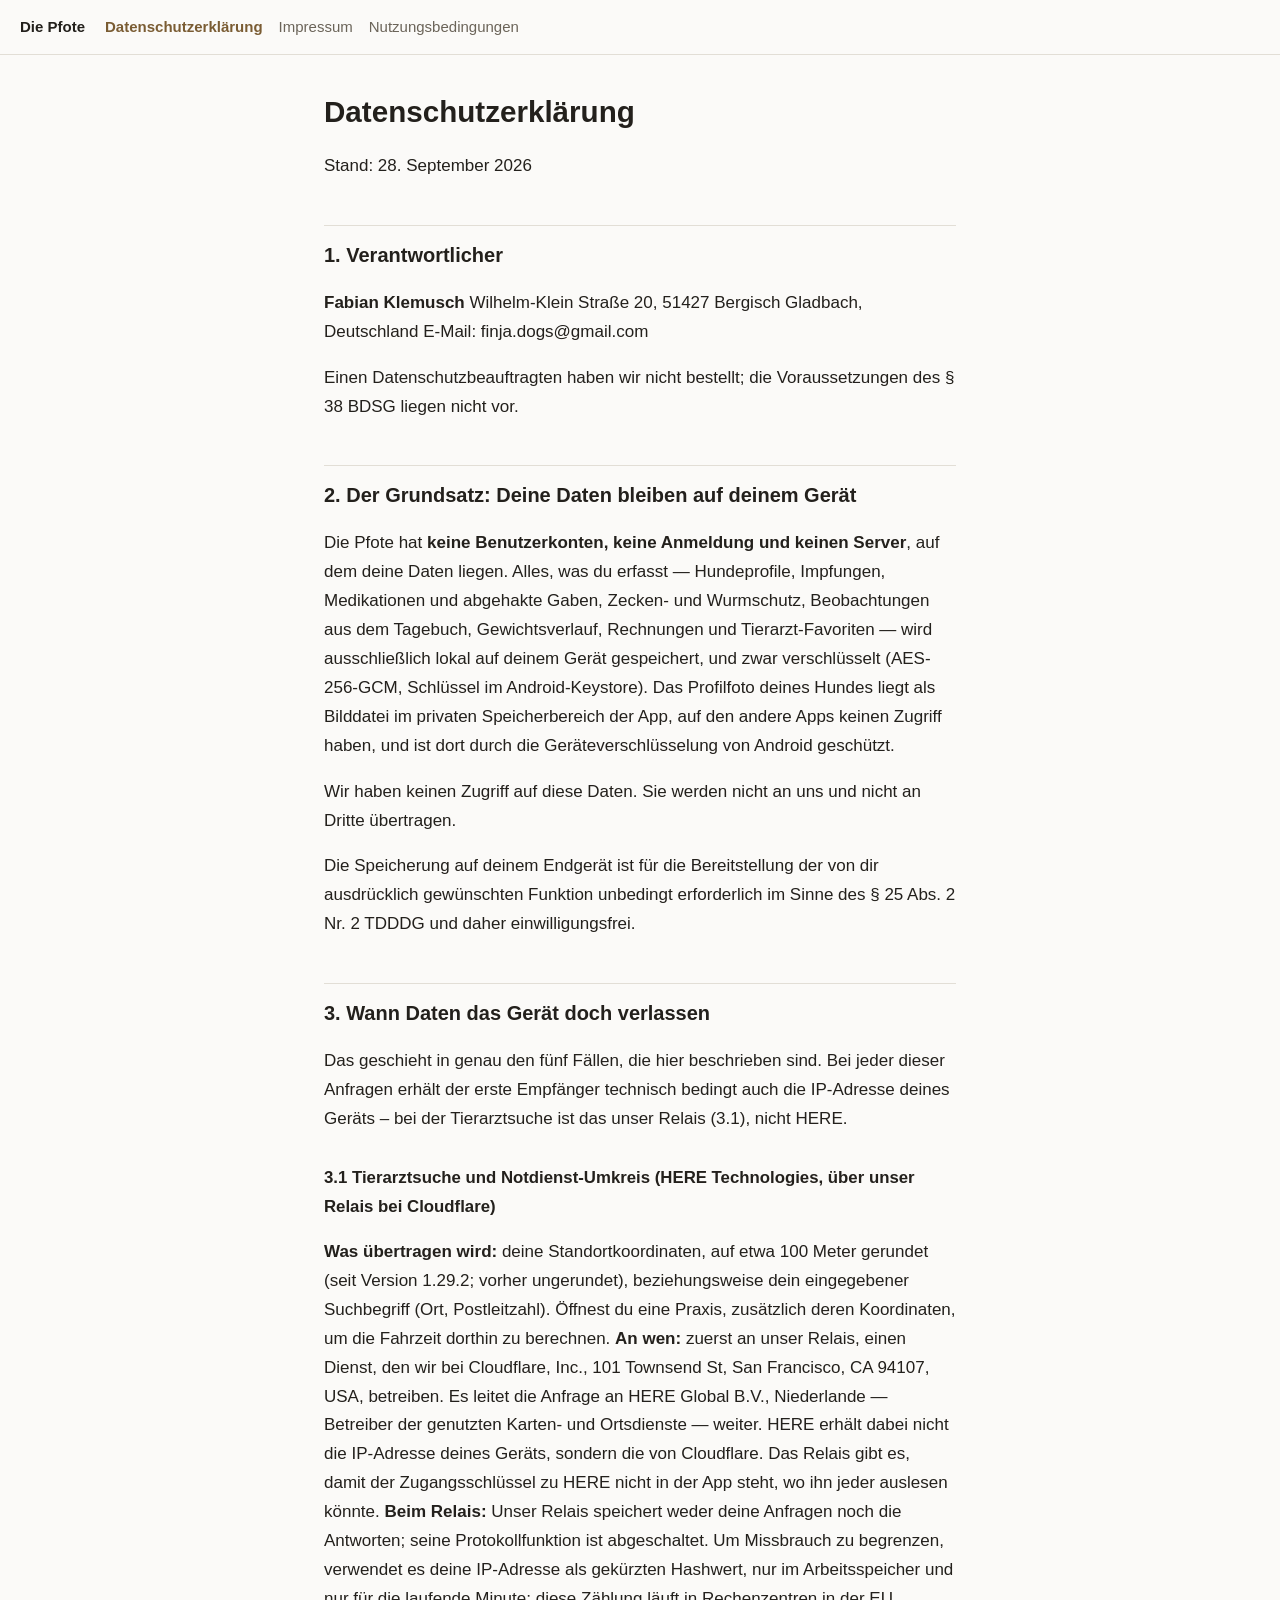
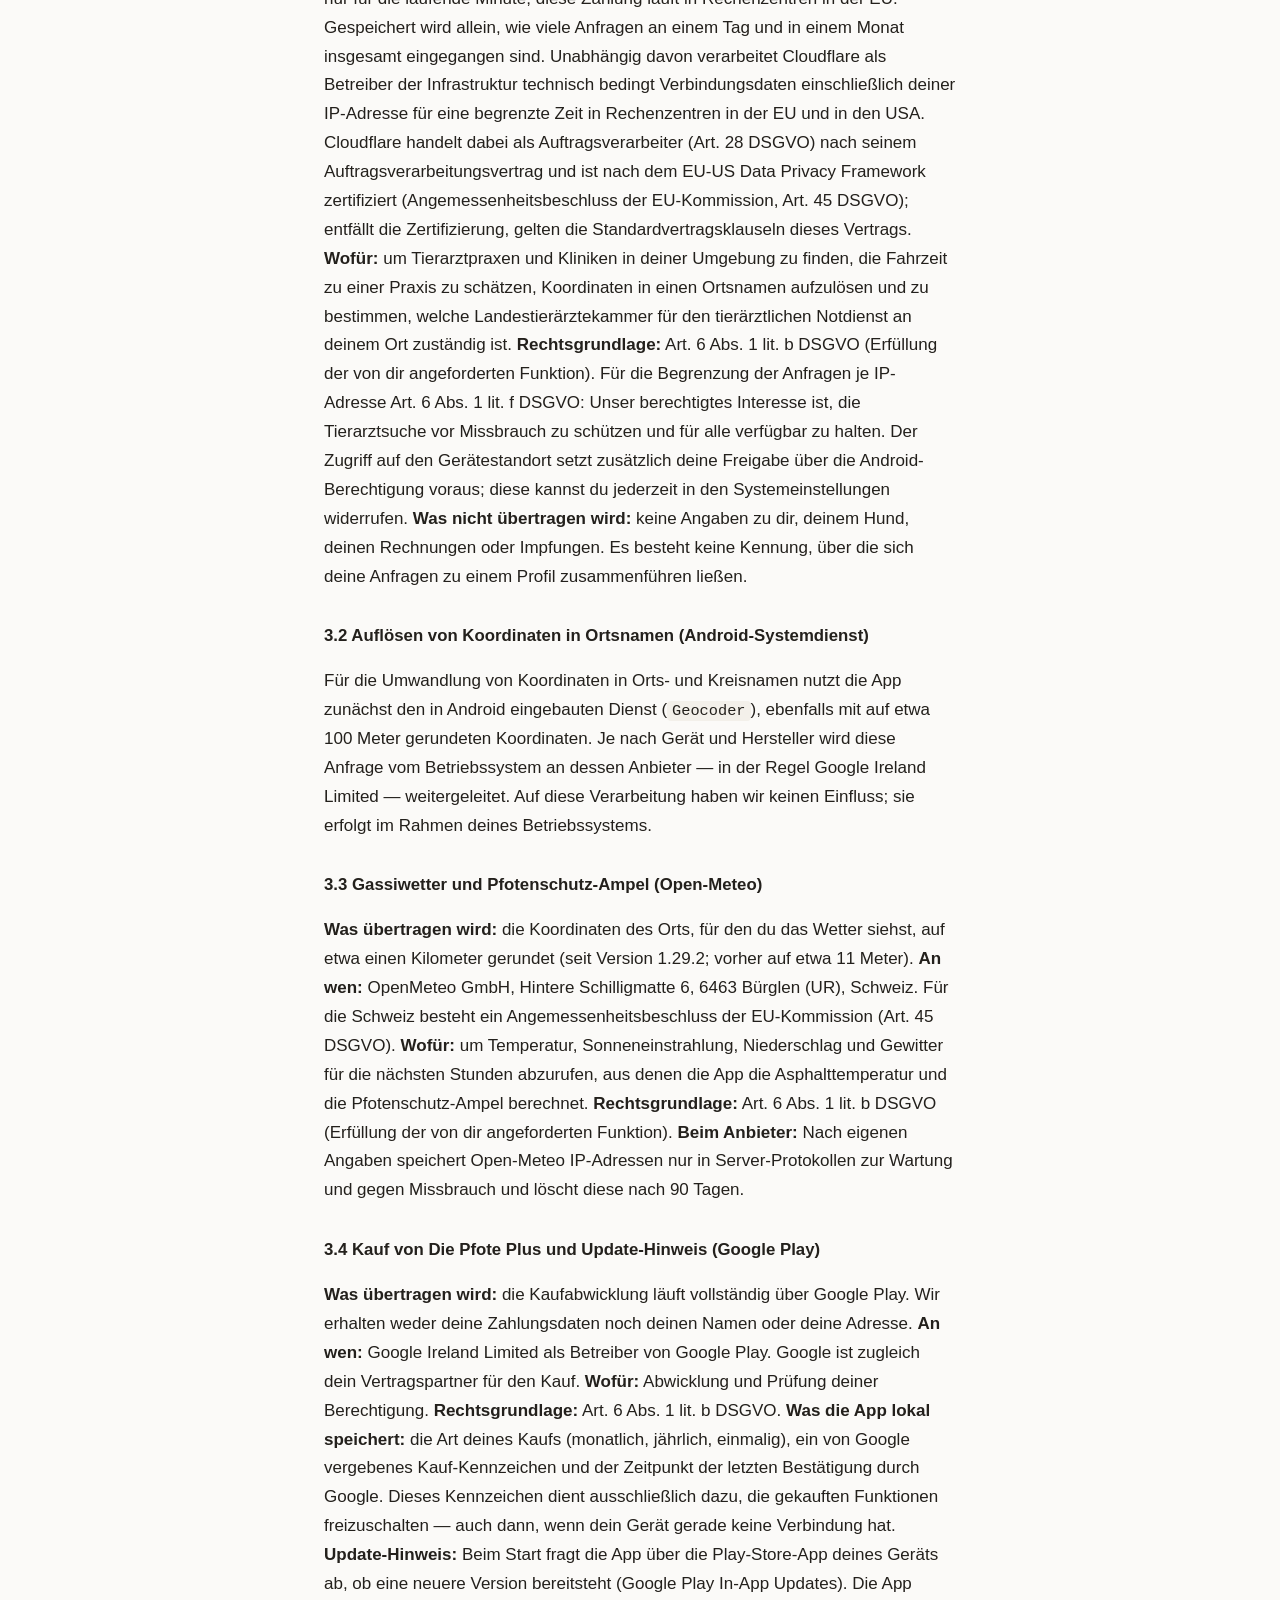
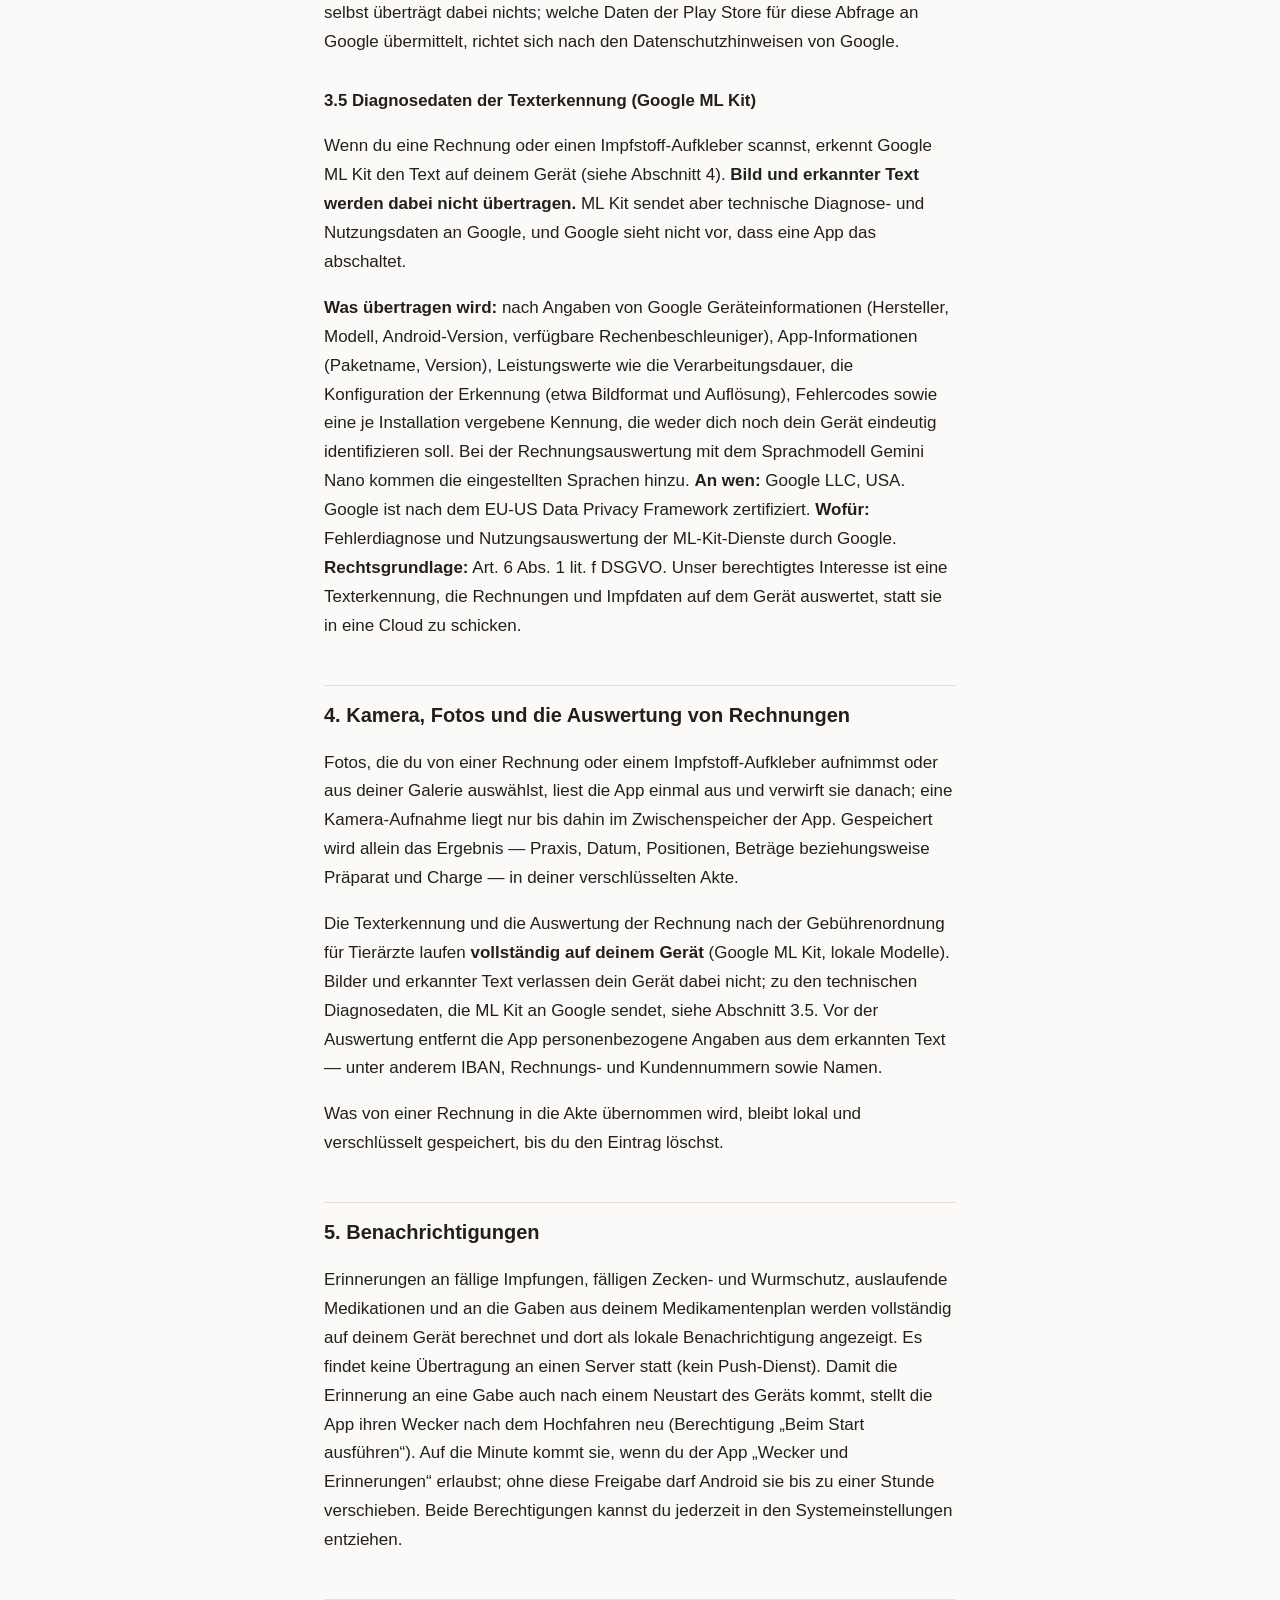
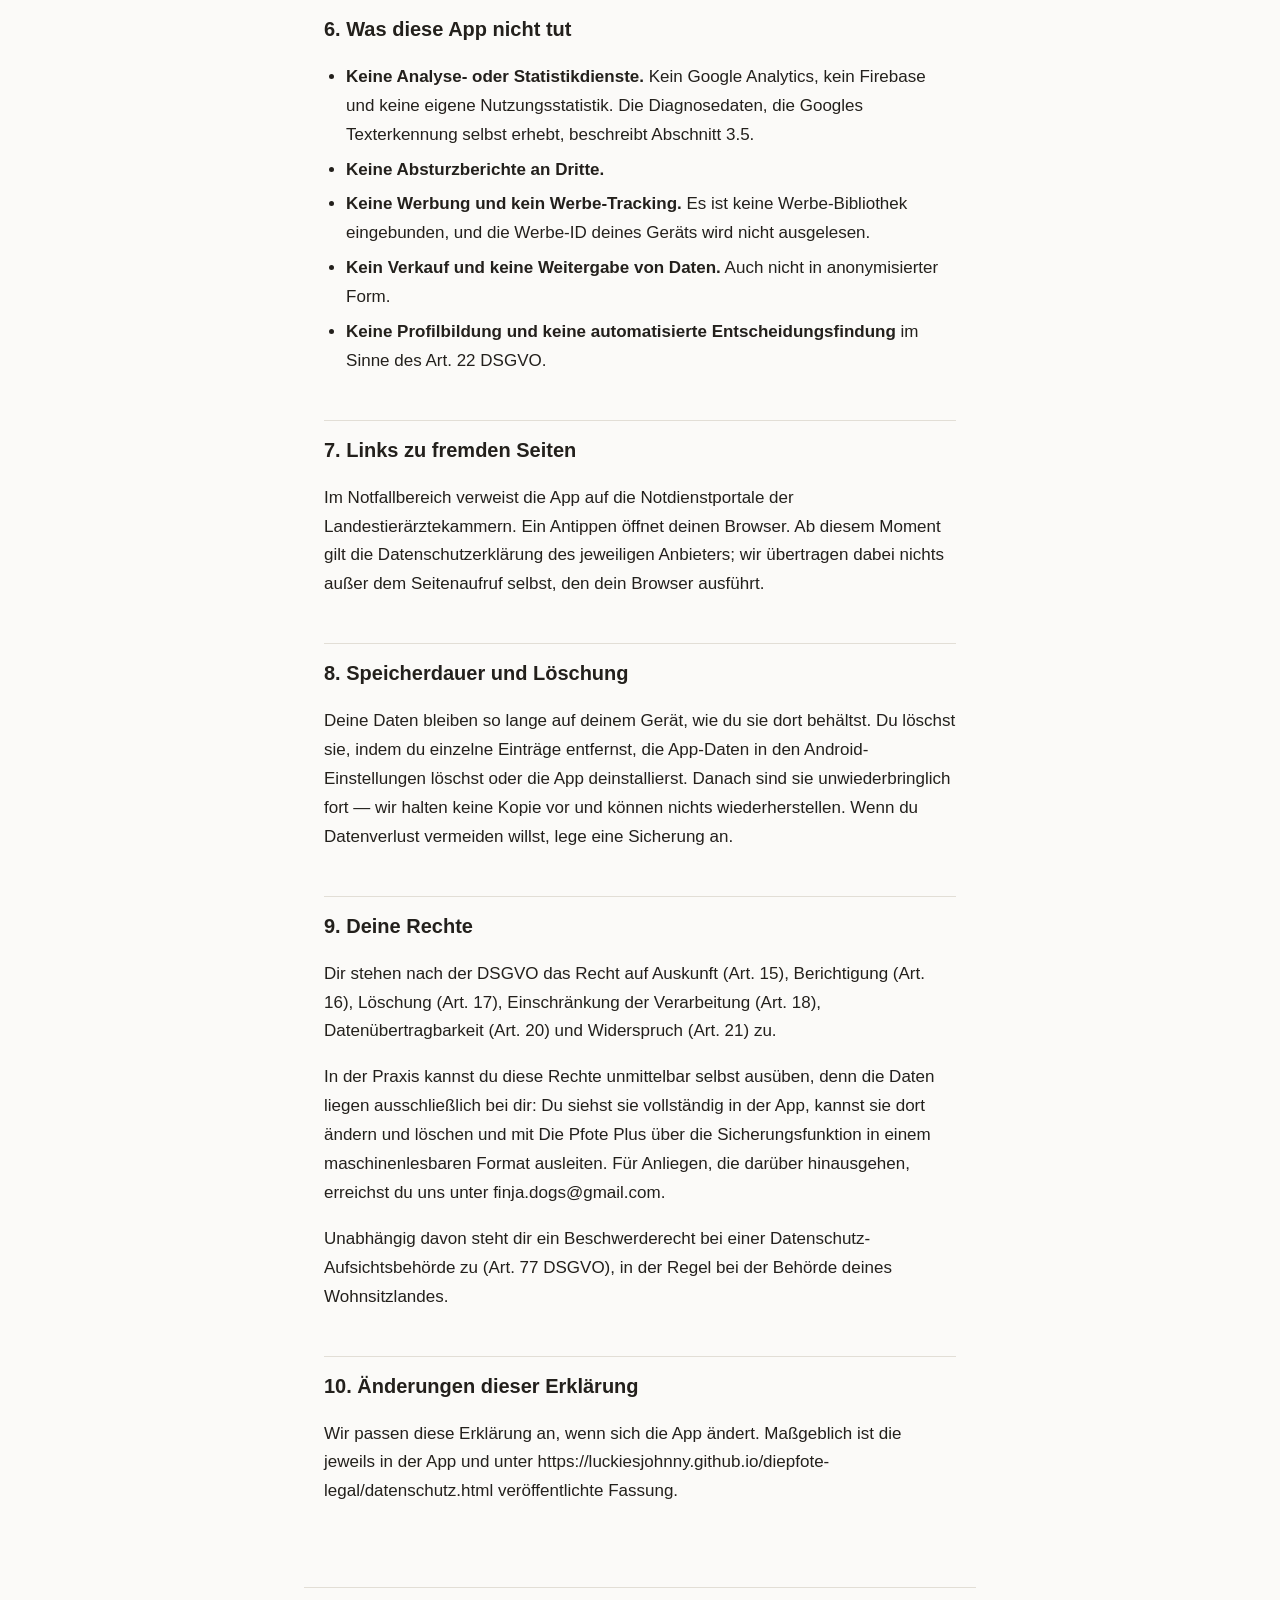
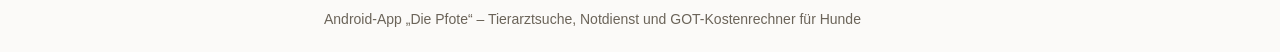
==== commit 2dddb56b: "Describe the HERE relay at Cloudflare; medication plan, journal and parasite reminders Section 3.1: " ====
--- a/datenschutz.html
+++ b/datenschutz.html
@@ -10,18 +10,18 @@
 <nav><a href="index.html">Die Pfote</a><span><a href="datenschutz.html" class="hier">Datenschutzerklärung</a><a href="impressum.html">Impressum</a><a href="nutzungsbedingungen.html">Nutzungsbedingungen</a></span></nav>
 <main>
 <h1>Datenschutzerklärung</h1>
-<p>Stand: 23. September 2026</p>
+<p>Stand: 28. September 2026</p>
 <h2>1. Verantwortlicher</h2>
 <p><strong>Fabian Klemusch</strong> Wilhelm-Klein Straße 20, 51427 Bergisch Gladbach, Deutschland E-Mail: finja.dogs@gmail.com</p>
 <p>Einen Datenschutzbeauftragten haben wir nicht bestellt; die Voraussetzungen des § 38 BDSG liegen nicht vor.</p>
 <h2>2. Der Grundsatz: Deine Daten bleiben auf deinem Gerät</h2>
-<p>Die Pfote hat <strong>keine Benutzerkonten, keine Anmeldung und keinen Server</strong>, auf dem deine Daten liegen. Alles, was du erfasst — Hundeprofile, Impfungen, Medikationen, Gewichtsverlauf, Rechnungen und Tierarzt-Favoriten — wird ausschließlich lokal auf deinem Gerät gespeichert, und zwar verschlüsselt (AES-256-GCM, Schlüssel im Android-Keystore). Das Profilfoto deines Hundes liegt als Bilddatei im privaten Speicherbereich der App, auf den andere Apps keinen Zugriff haben, und ist dort durch die Geräteverschlüsselung von Android geschützt.</p>
+<p>Die Pfote hat <strong>keine Benutzerkonten, keine Anmeldung und keinen Server</strong>, auf dem deine Daten liegen. Alles, was du erfasst — Hundeprofile, Impfungen, Medikationen und abgehakte Gaben, Zecken- und Wurmschutz, Beobachtungen aus dem Tagebuch, Gewichtsverlauf, Rechnungen und Tierarzt-Favoriten — wird ausschließlich lokal auf deinem Gerät gespeichert, und zwar verschlüsselt (AES-256-GCM, Schlüssel im Android-Keystore). Das Profilfoto deines Hundes liegt als Bilddatei im privaten Speicherbereich der App, auf den andere Apps keinen Zugriff haben, und ist dort durch die Geräteverschlüsselung von Android geschützt.</p>
 <p>Wir haben keinen Zugriff auf diese Daten. Sie werden nicht an uns und nicht an Dritte übertragen.</p>
 <p>Die Speicherung auf deinem Endgerät ist für die Bereitstellung der von dir ausdrücklich gewünschten Funktion unbedingt erforderlich im Sinne des § 25 Abs. 2 Nr. 2 TDDDG und daher einwilligungsfrei.</p>
 <h2>3. Wann Daten das Gerät doch verlassen</h2>
-<p>Das geschieht in genau den fünf Fällen, die hier beschrieben sind. Bei jeder dieser Anfragen erhält der Empfänger technisch bedingt auch die IP-Adresse deines Geräts.</p>
-<h3>3.1 Tierarztsuche und Notdienst-Umkreis (HERE Technologies)</h3>
-<p><strong>Was übertragen wird:</strong> deine Standortkoordinaten, auf etwa 100 Meter gerundet (seit Version 1.29.2; vorher ungerundet), beziehungsweise dein eingegebener Suchbegriff (Ort, Postleitzahl). Öffnest du eine Praxis, zusätzlich deren Koordinaten, um die Fahrzeit dorthin zu berechnen. <strong>An wen:</strong> HERE Global B.V., Niederlande — Betreiber der genutzten Karten- und Ortsdienste. <strong>Wofür:</strong> um Tierarztpraxen und Kliniken in deiner Umgebung zu finden, die Fahrzeit zu einer Praxis zu schätzen, Koordinaten in einen Ortsnamen aufzulösen und zu bestimmen, welche Landestierärztekammer für den tierärztlichen Notdienst an deinem Ort zuständig ist. <strong>Rechtsgrundlage:</strong> Art. 6 Abs. 1 lit. b DSGVO (Erfüllung der von dir angeforderten Funktion). Der Zugriff auf den Gerätestandort setzt zusätzlich deine Freigabe über die Android-Berechtigung voraus; diese kannst du jederzeit in den Systemeinstellungen widerrufen. <strong>Was nicht übertragen wird:</strong> keine Angaben zu dir, deinem Hund, deinen Rechnungen oder Impfungen. Es besteht keine Kennung, über die sich deine Anfragen zu einem Profil zusammenführen ließen.</p>
+<p>Das geschieht in genau den fünf Fällen, die hier beschrieben sind. Bei jeder dieser Anfragen erhält der erste Empfänger technisch bedingt auch die IP-Adresse deines Geräts – bei der Tierarztsuche ist das unser Relais (3.1), nicht HERE.</p>
+<h3>3.1 Tierarztsuche und Notdienst-Umkreis (HERE Technologies, über unser Relais bei Cloudflare)</h3>
+<p><strong>Was übertragen wird:</strong> deine Standortkoordinaten, auf etwa 100 Meter gerundet (seit Version 1.29.2; vorher ungerundet), beziehungsweise dein eingegebener Suchbegriff (Ort, Postleitzahl). Öffnest du eine Praxis, zusätzlich deren Koordinaten, um die Fahrzeit dorthin zu berechnen. <strong>An wen:</strong> zuerst an unser Relais, einen Dienst, den wir bei Cloudflare, Inc., 101 Townsend St, San Francisco, CA 94107, USA, betreiben. Es leitet die Anfrage an HERE Global B.V., Niederlande — Betreiber der genutzten Karten- und Ortsdienste — weiter. HERE erhält dabei nicht die IP-Adresse deines Geräts, sondern die von Cloudflare. Das Relais gibt es, damit der Zugangsschlüssel zu HERE nicht in der App steht, wo ihn jeder auslesen könnte. <strong>Beim Relais:</strong> Unser Relais speichert weder deine Anfragen noch die Antworten; seine Protokollfunktion ist abgeschaltet. Um Missbrauch zu begrenzen, verwendet es deine IP-Adresse als gekürzten Hashwert, nur im Arbeitsspeicher und nur für die laufende Minute; diese Zählung läuft in Rechenzentren in der EU. Gespeichert wird allein, wie viele Anfragen an einem Tag und in einem Monat insgesamt eingegangen sind. Unabhängig davon verarbeitet Cloudflare als Betreiber der Infrastruktur technisch bedingt Verbindungsdaten einschließlich deiner IP-Adresse für eine begrenzte Zeit in Rechenzentren in der EU und in den USA. Cloudflare handelt dabei als Auftragsverarbeiter (Art. 28 DSGVO) nach seinem Auftragsverarbeitungsvertrag und ist nach dem EU-US Data Privacy Framework zertifiziert (Angemessenheitsbeschluss der EU-Kommission, Art. 45 DSGVO); entfällt die Zertifizierung, gelten die Standardvertragsklauseln dieses Vertrags. <strong>Wofür:</strong> um Tierarztpraxen und Kliniken in deiner Umgebung zu finden, die Fahrzeit zu einer Praxis zu schätzen, Koordinaten in einen Ortsnamen aufzulösen und zu bestimmen, welche Landestierärztekammer für den tierärztlichen Notdienst an deinem Ort zuständig ist. <strong>Rechtsgrundlage:</strong> Art. 6 Abs. 1 lit. b DSGVO (Erfüllung der von dir angeforderten Funktion). Für die Begrenzung der Anfragen je IP-Adresse Art. 6 Abs. 1 lit. f DSGVO: Unser berechtigtes Interesse ist, die Tierarztsuche vor Missbrauch zu schützen und für alle verfügbar zu halten. Der Zugriff auf den Gerätestandort setzt zusätzlich deine Freigabe über die Android-Berechtigung voraus; diese kannst du jederzeit in den Systemeinstellungen widerrufen. <strong>Was nicht übertragen wird:</strong> keine Angaben zu dir, deinem Hund, deinen Rechnungen oder Impfungen. Es besteht keine Kennung, über die sich deine Anfragen zu einem Profil zusammenführen ließen.</p>
 <h3>3.2 Auflösen von Koordinaten in Ortsnamen (Android-Systemdienst)</h3>
 <p>Für die Umwandlung von Koordinaten in Orts- und Kreisnamen nutzt die App zunächst den in Android eingebauten Dienst (<code>Geocoder</code>), ebenfalls mit auf etwa 100 Meter gerundeten Koordinaten. Je nach Gerät und Hersteller wird diese Anfrage vom Betriebssystem an dessen Anbieter — in der Regel Google Ireland Limited — weitergeleitet. Auf diese Verarbeitung haben wir keinen Einfluss; sie erfolgt im Rahmen deines Betriebssystems.</p>
 <h3>3.3 Gassiwetter und Pfotenschutz-Ampel (Open-Meteo)</h3>
@@ -36,7 +36,7 @@
 <p>Die Texterkennung und die Auswertung der Rechnung nach der Gebührenordnung für Tierärzte laufen <strong>vollständig auf deinem Gerät</strong> (Google ML Kit, lokale Modelle). Bilder und erkannter Text verlassen dein Gerät dabei nicht; zu den technischen Diagnosedaten, die ML Kit an Google sendet, siehe Abschnitt 3.5. Vor der Auswertung entfernt die App personenbezogene Angaben aus dem erkannten Text — unter anderem IBAN, Rechnungs- und Kundennummern sowie Namen.</p>
 <p>Was von einer Rechnung in die Akte übernommen wird, bleibt lokal und verschlüsselt gespeichert, bis du den Eintrag löschst.</p>
 <h2>5. Benachrichtigungen</h2>
-<p>Erinnerungen an fällige Impfungen und auslaufende Medikationen werden vollständig auf deinem Gerät berechnet und dort als lokale Benachrichtigung angezeigt. Es findet keine Übertragung an einen Server statt (kein Push-Dienst). Die Berechtigung für Benachrichtigungen kannst du jederzeit in den Systemeinstellungen entziehen.</p>
+<p>Erinnerungen an fällige Impfungen, fälligen Zecken- und Wurmschutz, auslaufende Medikationen und an die Gaben aus deinem Medikamentenplan werden vollständig auf deinem Gerät berechnet und dort als lokale Benachrichtigung angezeigt. Es findet keine Übertragung an einen Server statt (kein Push-Dienst). Damit die Erinnerung an eine Gabe auch nach einem Neustart des Geräts kommt, stellt die App ihren Wecker nach dem Hochfahren neu (Berechtigung „Beim Start ausführen“). Auf die Minute kommt sie, wenn du der App „Wecker und Erinnerungen“ erlaubst; ohne diese Freigabe darf Android sie bis zu einer Stunde verschieben. Beide Berechtigungen kannst du jederzeit in den Systemeinstellungen entziehen.</p>
 <h2>6. Was diese App nicht tut</h2>
 <ul>
 <li><strong>Keine Analyse- oder Statistikdienste.</strong> Kein Google Analytics, kein Firebase und keine eigene Nutzungsstatistik. Die Diagnosedaten, die Googles Texterkennung selbst erhebt, beschreibt Abschnitt 3.5.</li>
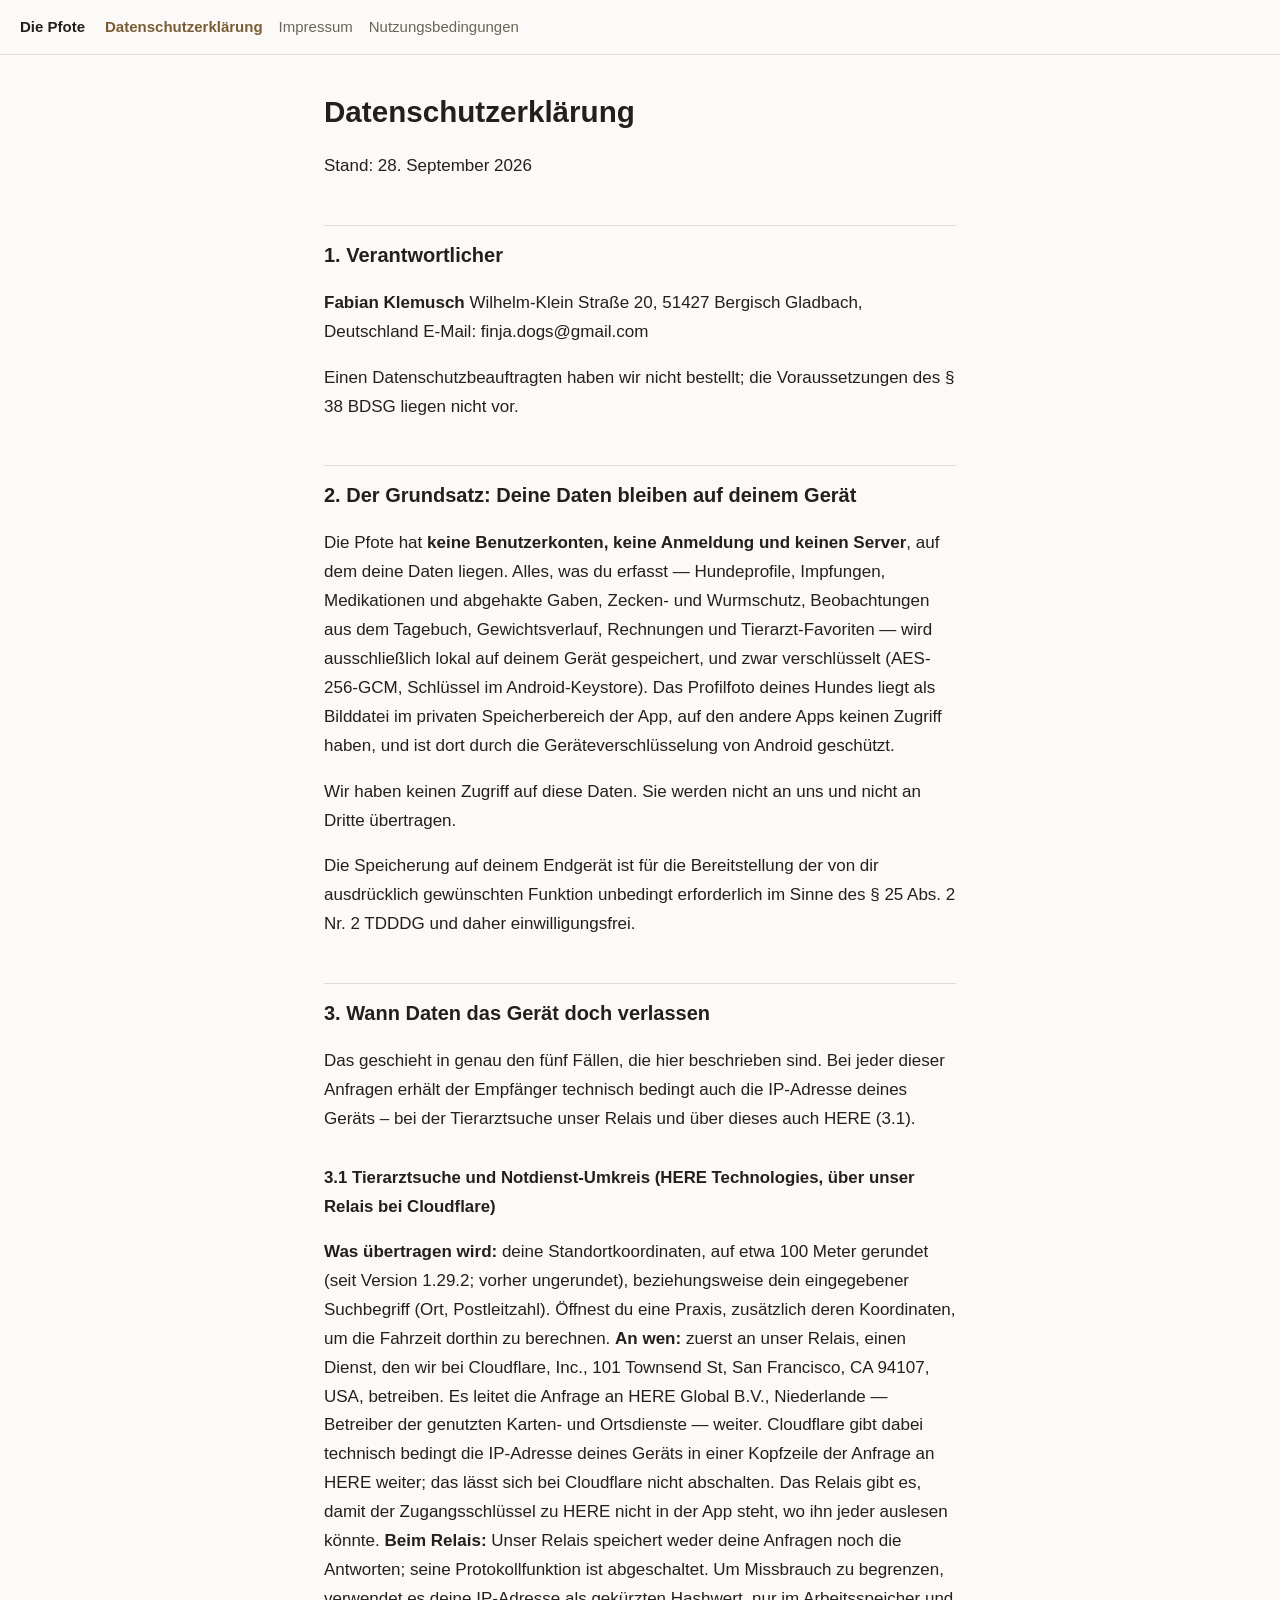
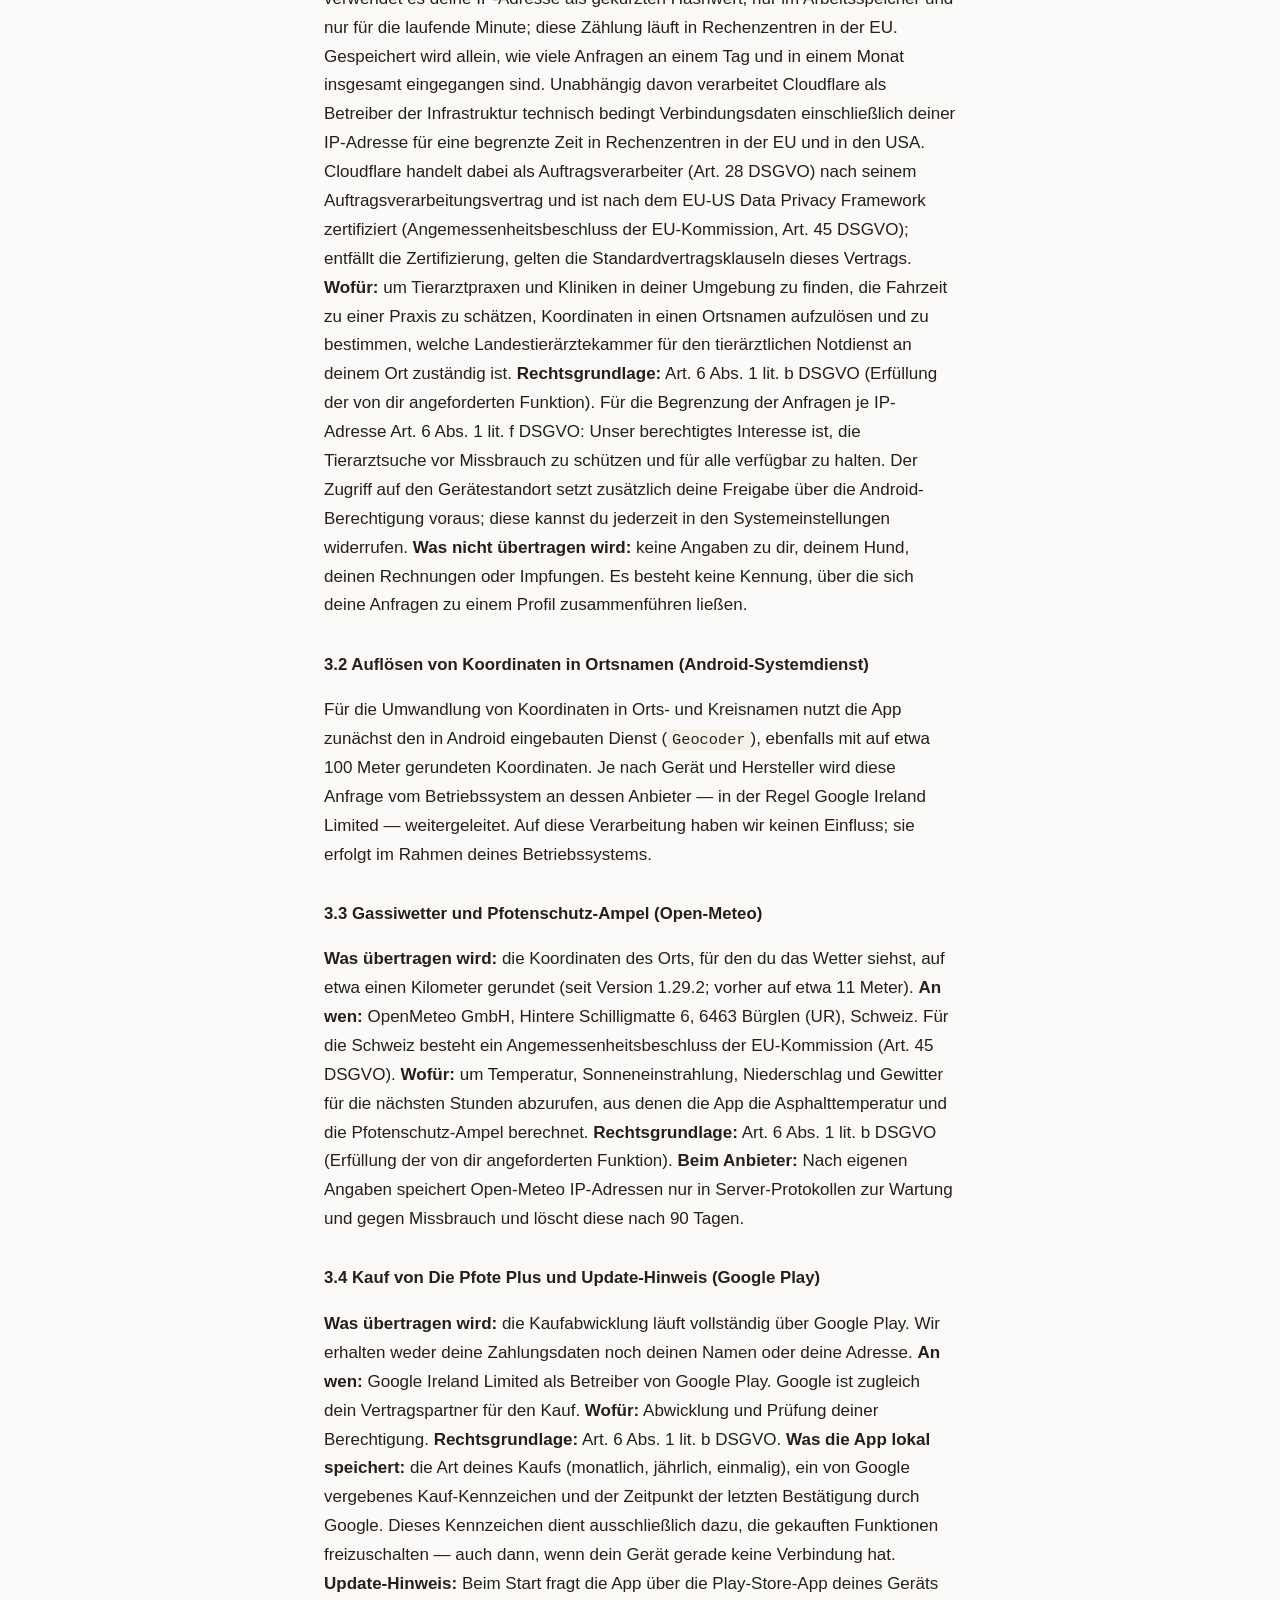
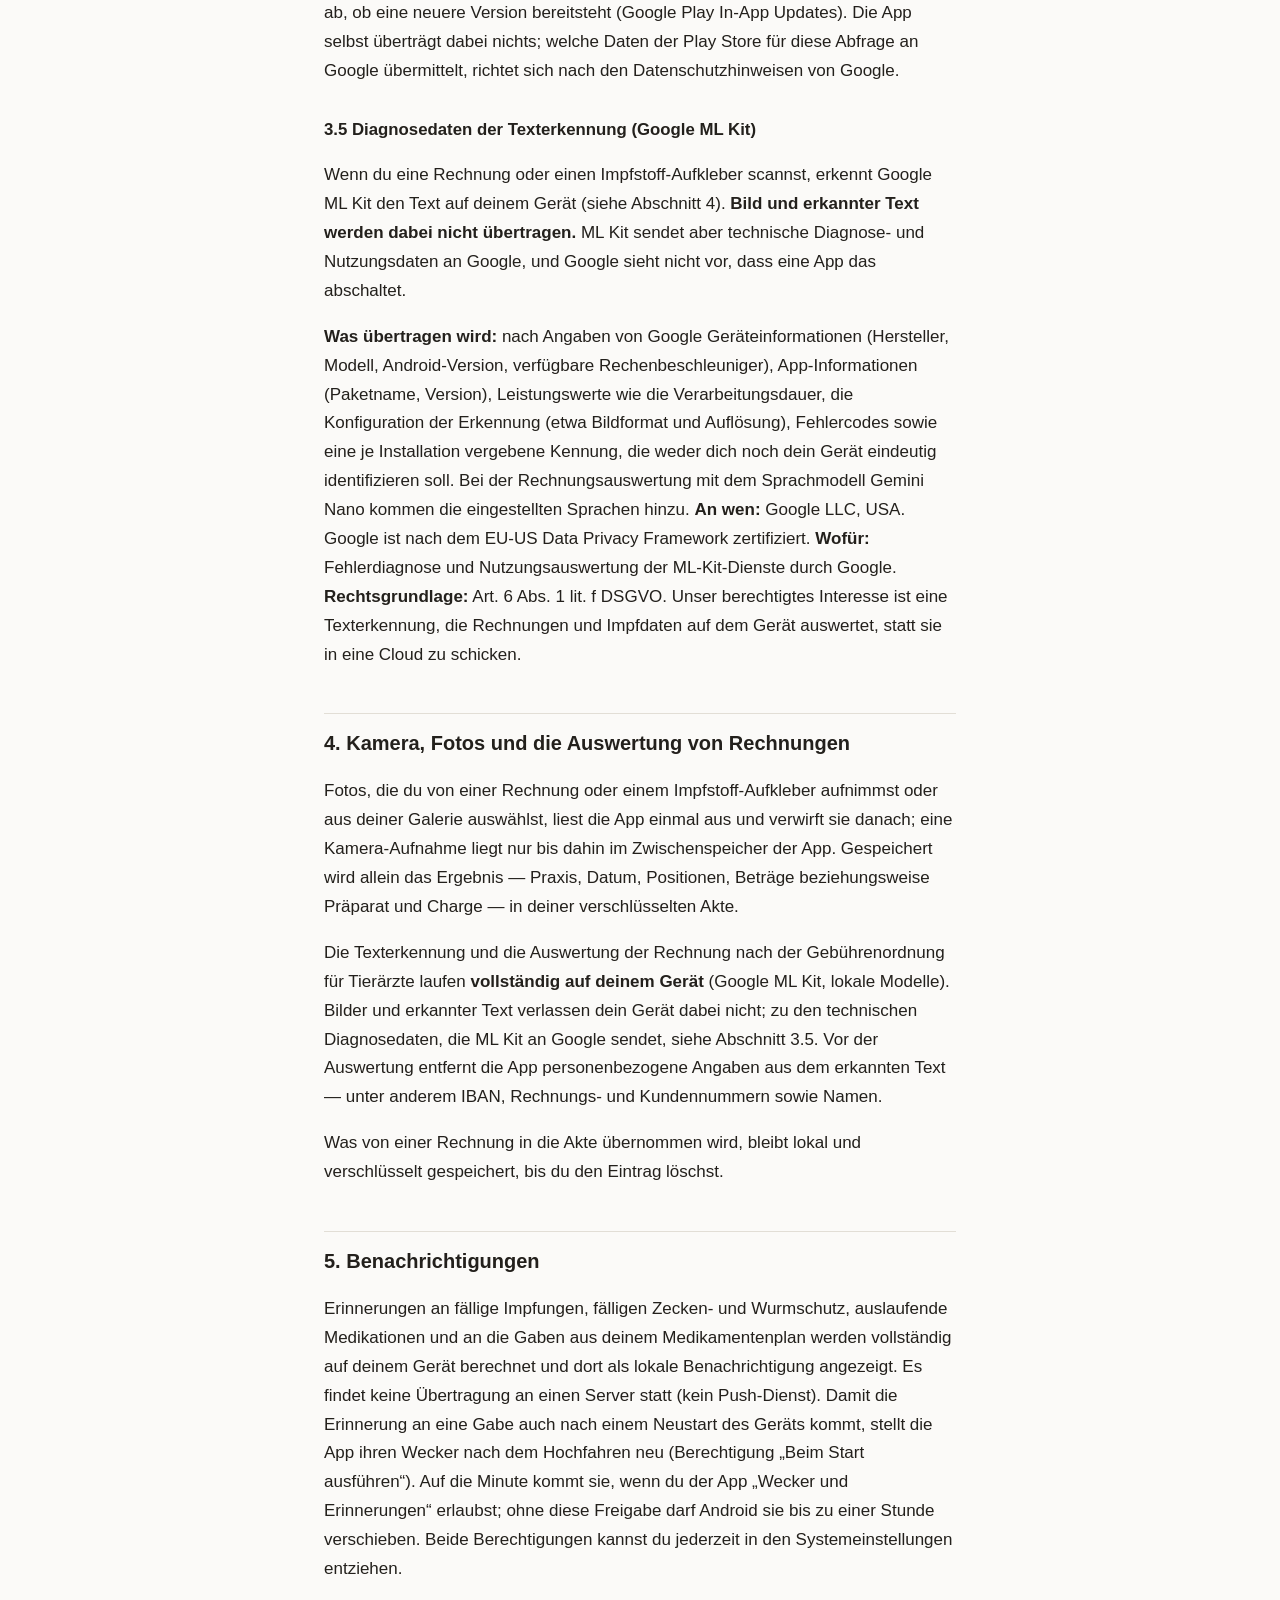
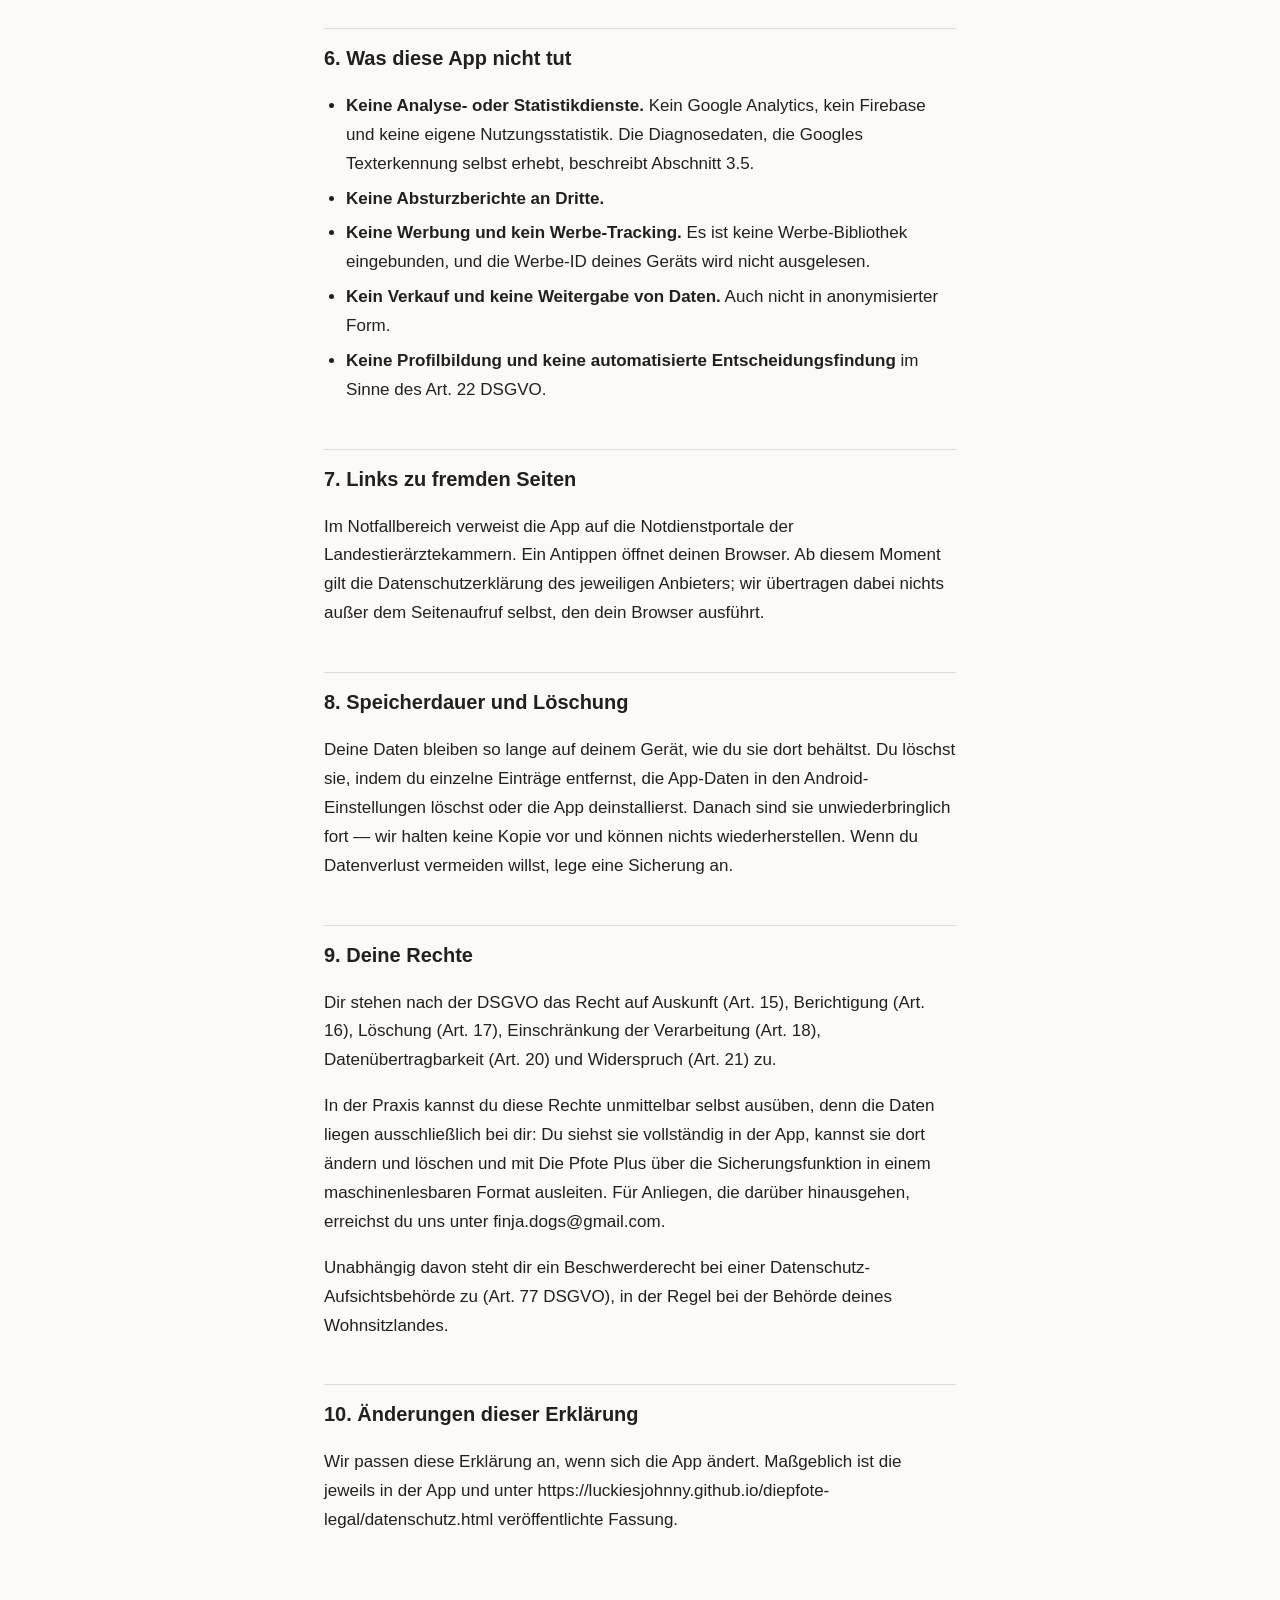
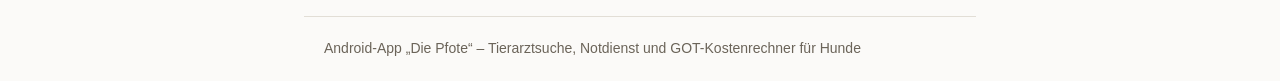
==== commit 9fe0782a: "Correct 3.1: HERE still receives the device's IP through Cloudflare Cloudflare forwards the caller's" ====
--- a/datenschutz.html
+++ b/datenschutz.html
@@ -19,9 +19,9 @@
 <p>Wir haben keinen Zugriff auf diese Daten. Sie werden nicht an uns und nicht an Dritte übertragen.</p>
 <p>Die Speicherung auf deinem Endgerät ist für die Bereitstellung der von dir ausdrücklich gewünschten Funktion unbedingt erforderlich im Sinne des § 25 Abs. 2 Nr. 2 TDDDG und daher einwilligungsfrei.</p>
 <h2>3. Wann Daten das Gerät doch verlassen</h2>
-<p>Das geschieht in genau den fünf Fällen, die hier beschrieben sind. Bei jeder dieser Anfragen erhält der erste Empfänger technisch bedingt auch die IP-Adresse deines Geräts – bei der Tierarztsuche ist das unser Relais (3.1), nicht HERE.</p>
+<p>Das geschieht in genau den fünf Fällen, die hier beschrieben sind. Bei jeder dieser Anfragen erhält der Empfänger technisch bedingt auch die IP-Adresse deines Geräts – bei der Tierarztsuche unser Relais und über dieses auch HERE (3.1).</p>
 <h3>3.1 Tierarztsuche und Notdienst-Umkreis (HERE Technologies, über unser Relais bei Cloudflare)</h3>
-<p><strong>Was übertragen wird:</strong> deine Standortkoordinaten, auf etwa 100 Meter gerundet (seit Version 1.29.2; vorher ungerundet), beziehungsweise dein eingegebener Suchbegriff (Ort, Postleitzahl). Öffnest du eine Praxis, zusätzlich deren Koordinaten, um die Fahrzeit dorthin zu berechnen. <strong>An wen:</strong> zuerst an unser Relais, einen Dienst, den wir bei Cloudflare, Inc., 101 Townsend St, San Francisco, CA 94107, USA, betreiben. Es leitet die Anfrage an HERE Global B.V., Niederlande — Betreiber der genutzten Karten- und Ortsdienste — weiter. HERE erhält dabei nicht die IP-Adresse deines Geräts, sondern die von Cloudflare. Das Relais gibt es, damit der Zugangsschlüssel zu HERE nicht in der App steht, wo ihn jeder auslesen könnte. <strong>Beim Relais:</strong> Unser Relais speichert weder deine Anfragen noch die Antworten; seine Protokollfunktion ist abgeschaltet. Um Missbrauch zu begrenzen, verwendet es deine IP-Adresse als gekürzten Hashwert, nur im Arbeitsspeicher und nur für die laufende Minute; diese Zählung läuft in Rechenzentren in der EU. Gespeichert wird allein, wie viele Anfragen an einem Tag und in einem Monat insgesamt eingegangen sind. Unabhängig davon verarbeitet Cloudflare als Betreiber der Infrastruktur technisch bedingt Verbindungsdaten einschließlich deiner IP-Adresse für eine begrenzte Zeit in Rechenzentren in der EU und in den USA. Cloudflare handelt dabei als Auftragsverarbeiter (Art. 28 DSGVO) nach seinem Auftragsverarbeitungsvertrag und ist nach dem EU-US Data Privacy Framework zertifiziert (Angemessenheitsbeschluss der EU-Kommission, Art. 45 DSGVO); entfällt die Zertifizierung, gelten die Standardvertragsklauseln dieses Vertrags. <strong>Wofür:</strong> um Tierarztpraxen und Kliniken in deiner Umgebung zu finden, die Fahrzeit zu einer Praxis zu schätzen, Koordinaten in einen Ortsnamen aufzulösen und zu bestimmen, welche Landestierärztekammer für den tierärztlichen Notdienst an deinem Ort zuständig ist. <strong>Rechtsgrundlage:</strong> Art. 6 Abs. 1 lit. b DSGVO (Erfüllung der von dir angeforderten Funktion). Für die Begrenzung der Anfragen je IP-Adresse Art. 6 Abs. 1 lit. f DSGVO: Unser berechtigtes Interesse ist, die Tierarztsuche vor Missbrauch zu schützen und für alle verfügbar zu halten. Der Zugriff auf den Gerätestandort setzt zusätzlich deine Freigabe über die Android-Berechtigung voraus; diese kannst du jederzeit in den Systemeinstellungen widerrufen. <strong>Was nicht übertragen wird:</strong> keine Angaben zu dir, deinem Hund, deinen Rechnungen oder Impfungen. Es besteht keine Kennung, über die sich deine Anfragen zu einem Profil zusammenführen ließen.</p>
+<p><strong>Was übertragen wird:</strong> deine Standortkoordinaten, auf etwa 100 Meter gerundet (seit Version 1.29.2; vorher ungerundet), beziehungsweise dein eingegebener Suchbegriff (Ort, Postleitzahl). Öffnest du eine Praxis, zusätzlich deren Koordinaten, um die Fahrzeit dorthin zu berechnen. <strong>An wen:</strong> zuerst an unser Relais, einen Dienst, den wir bei Cloudflare, Inc., 101 Townsend St, San Francisco, CA 94107, USA, betreiben. Es leitet die Anfrage an HERE Global B.V., Niederlande — Betreiber der genutzten Karten- und Ortsdienste — weiter. Cloudflare gibt dabei technisch bedingt die IP-Adresse deines Geräts in einer Kopfzeile der Anfrage an HERE weiter; das lässt sich bei Cloudflare nicht abschalten. Das Relais gibt es, damit der Zugangsschlüssel zu HERE nicht in der App steht, wo ihn jeder auslesen könnte. <strong>Beim Relais:</strong> Unser Relais speichert weder deine Anfragen noch die Antworten; seine Protokollfunktion ist abgeschaltet. Um Missbrauch zu begrenzen, verwendet es deine IP-Adresse als gekürzten Hashwert, nur im Arbeitsspeicher und nur für die laufende Minute; diese Zählung läuft in Rechenzentren in der EU. Gespeichert wird allein, wie viele Anfragen an einem Tag und in einem Monat insgesamt eingegangen sind. Unabhängig davon verarbeitet Cloudflare als Betreiber der Infrastruktur technisch bedingt Verbindungsdaten einschließlich deiner IP-Adresse für eine begrenzte Zeit in Rechenzentren in der EU und in den USA. Cloudflare handelt dabei als Auftragsverarbeiter (Art. 28 DSGVO) nach seinem Auftragsverarbeitungsvertrag und ist nach dem EU-US Data Privacy Framework zertifiziert (Angemessenheitsbeschluss der EU-Kommission, Art. 45 DSGVO); entfällt die Zertifizierung, gelten die Standardvertragsklauseln dieses Vertrags. <strong>Wofür:</strong> um Tierarztpraxen und Kliniken in deiner Umgebung zu finden, die Fahrzeit zu einer Praxis zu schätzen, Koordinaten in einen Ortsnamen aufzulösen und zu bestimmen, welche Landestierärztekammer für den tierärztlichen Notdienst an deinem Ort zuständig ist. <strong>Rechtsgrundlage:</strong> Art. 6 Abs. 1 lit. b DSGVO (Erfüllung der von dir angeforderten Funktion). Für die Begrenzung der Anfragen je IP-Adresse Art. 6 Abs. 1 lit. f DSGVO: Unser berechtigtes Interesse ist, die Tierarztsuche vor Missbrauch zu schützen und für alle verfügbar zu halten. Der Zugriff auf den Gerätestandort setzt zusätzlich deine Freigabe über die Android-Berechtigung voraus; diese kannst du jederzeit in den Systemeinstellungen widerrufen. <strong>Was nicht übertragen wird:</strong> keine Angaben zu dir, deinem Hund, deinen Rechnungen oder Impfungen. Es besteht keine Kennung, über die sich deine Anfragen zu einem Profil zusammenführen ließen.</p>
 <h3>3.2 Auflösen von Koordinaten in Ortsnamen (Android-Systemdienst)</h3>
 <p>Für die Umwandlung von Koordinaten in Orts- und Kreisnamen nutzt die App zunächst den in Android eingebauten Dienst (<code>Geocoder</code>), ebenfalls mit auf etwa 100 Meter gerundeten Koordinaten. Je nach Gerät und Hersteller wird diese Anfrage vom Betriebssystem an dessen Anbieter — in der Regel Google Ireland Limited — weitergeleitet. Auf diese Verarbeitung haben wir keinen Einfluss; sie erfolgt im Rahmen deines Betriebssystems.</p>
 <h3>3.3 Gassiwetter und Pfotenschutz-Ampel (Open-Meteo)</h3>
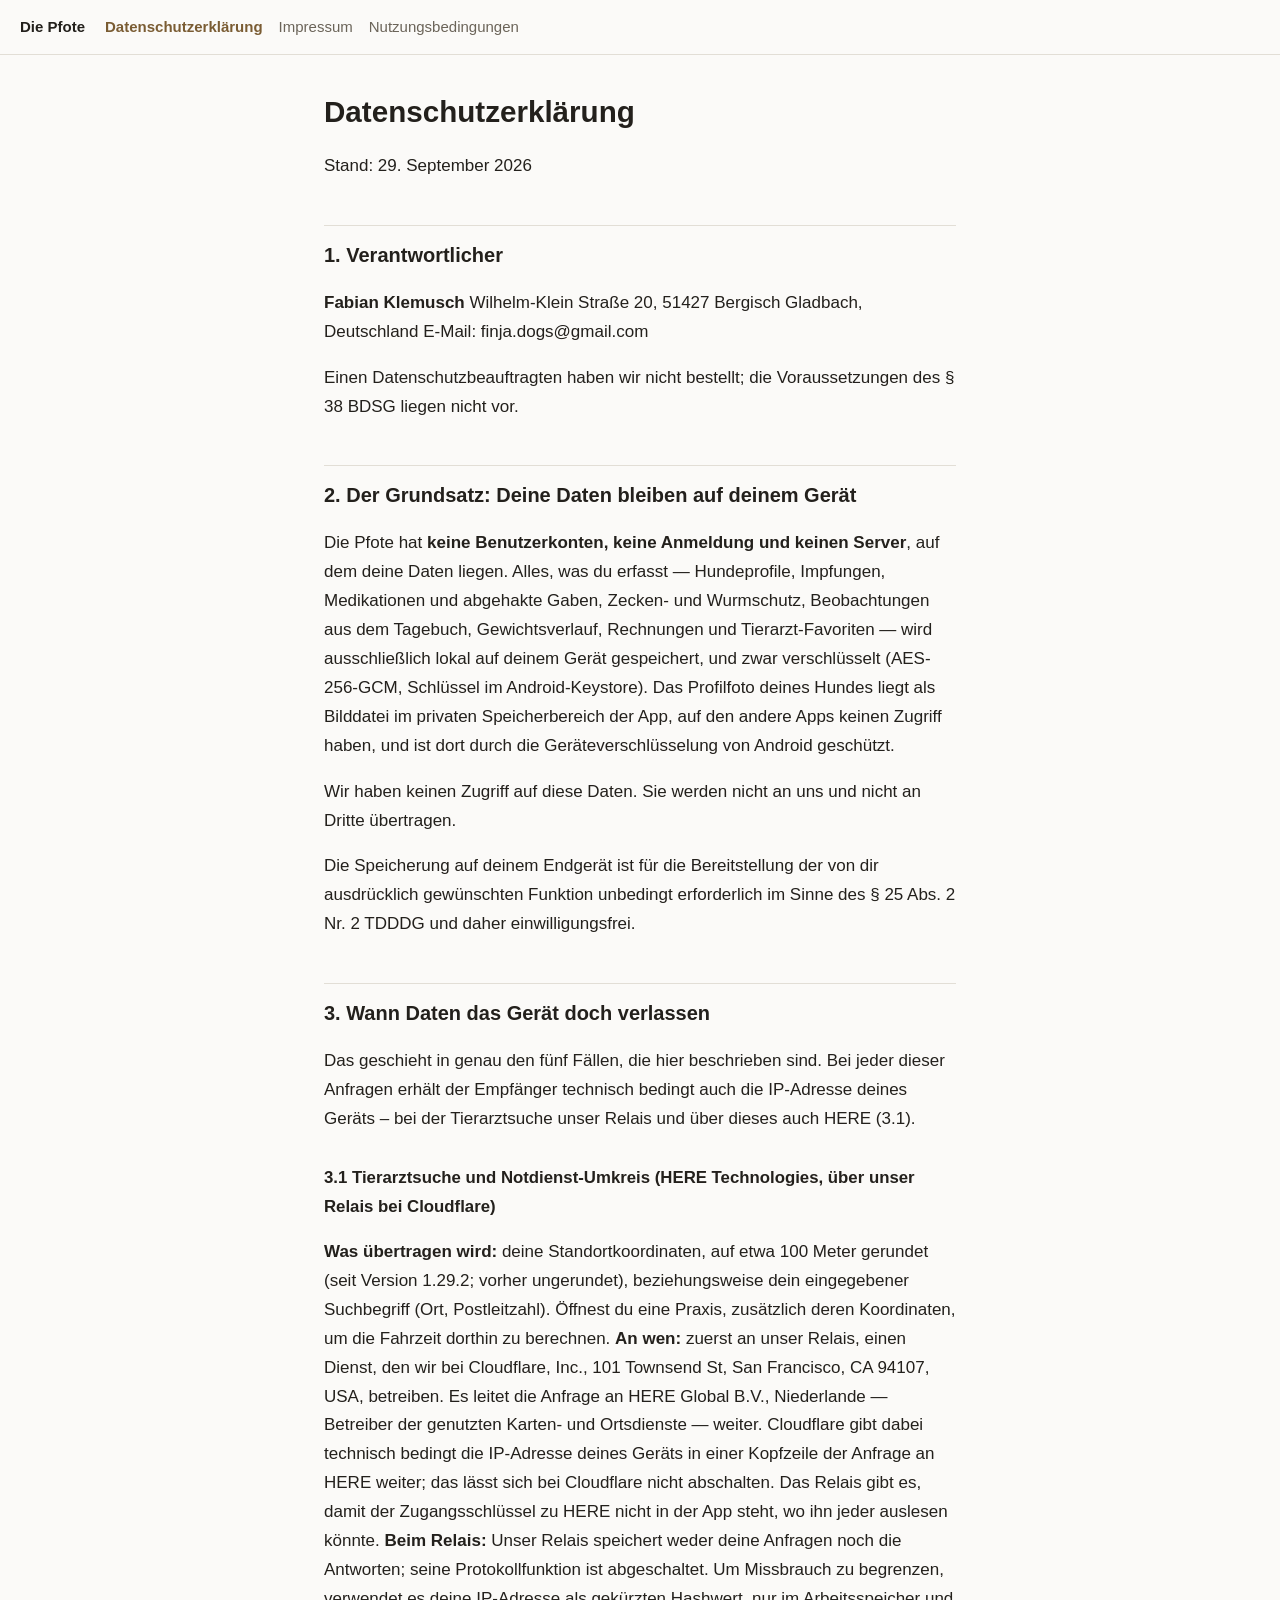
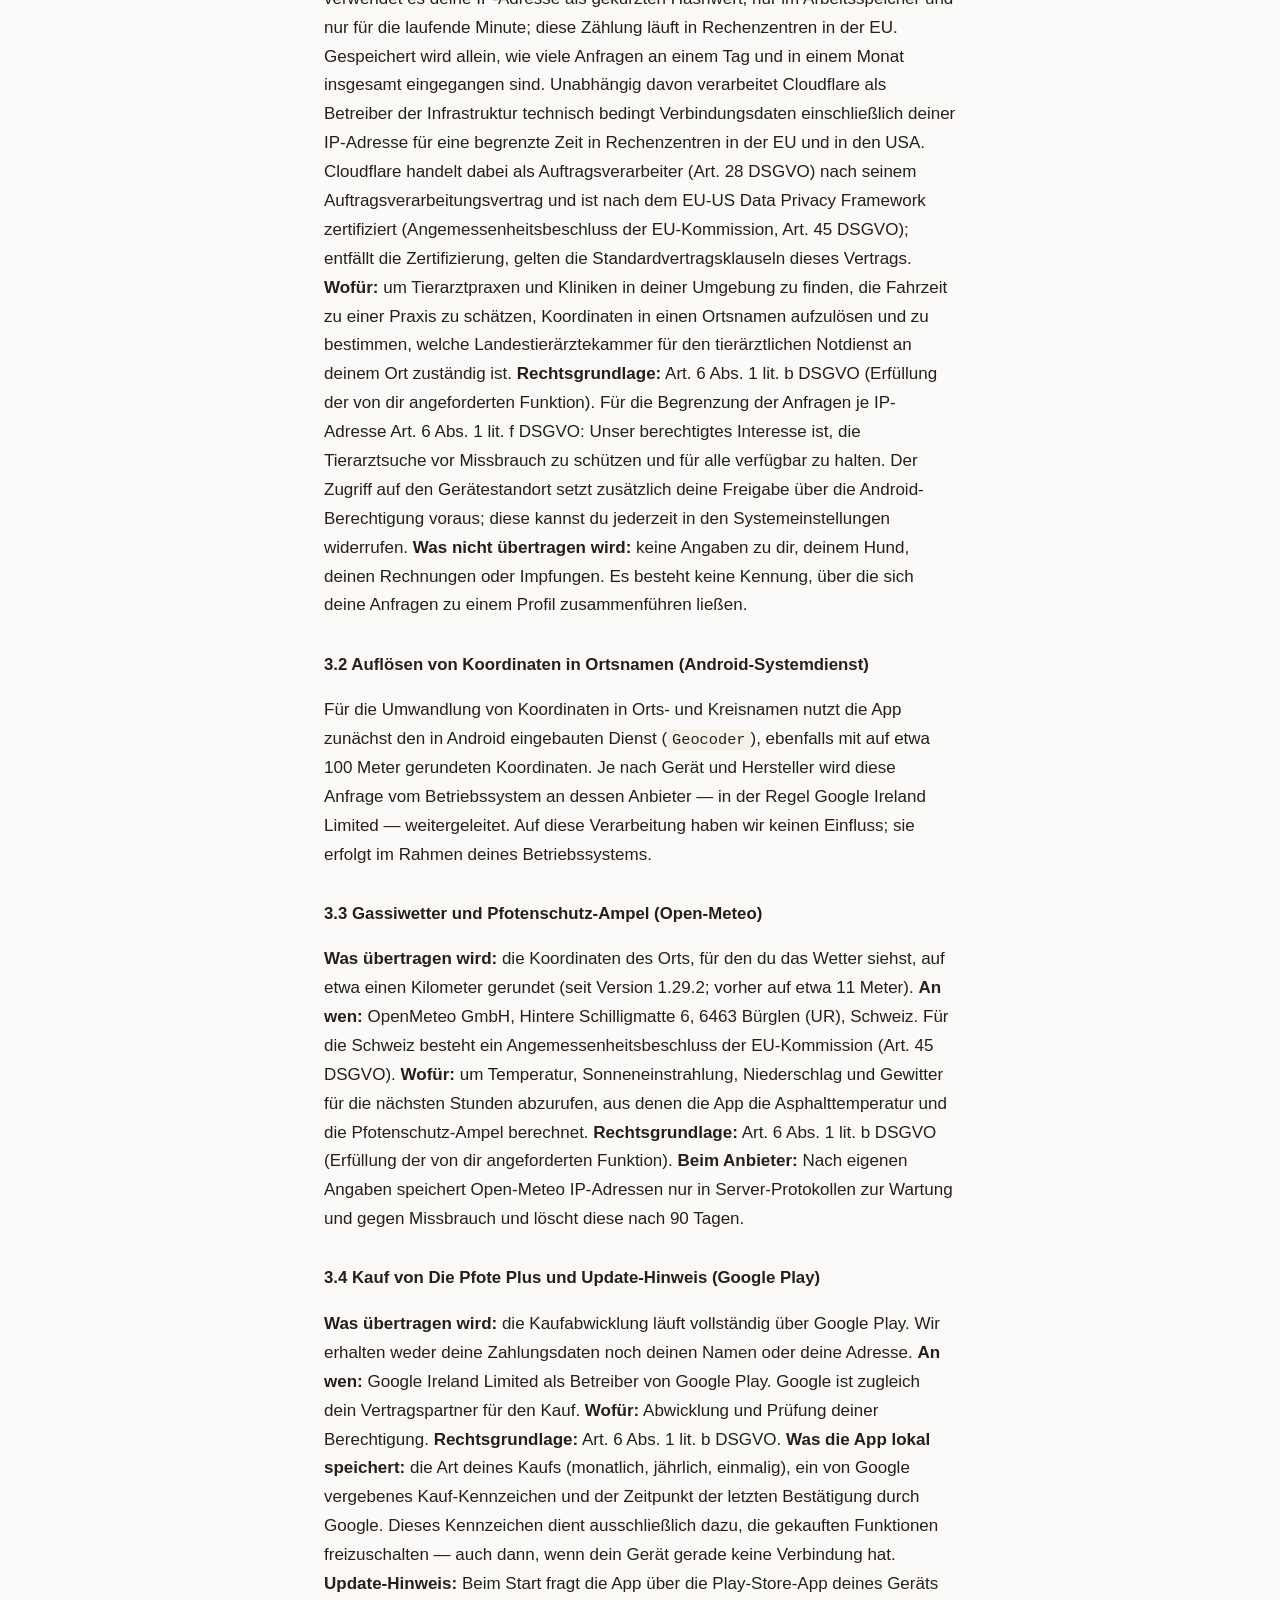
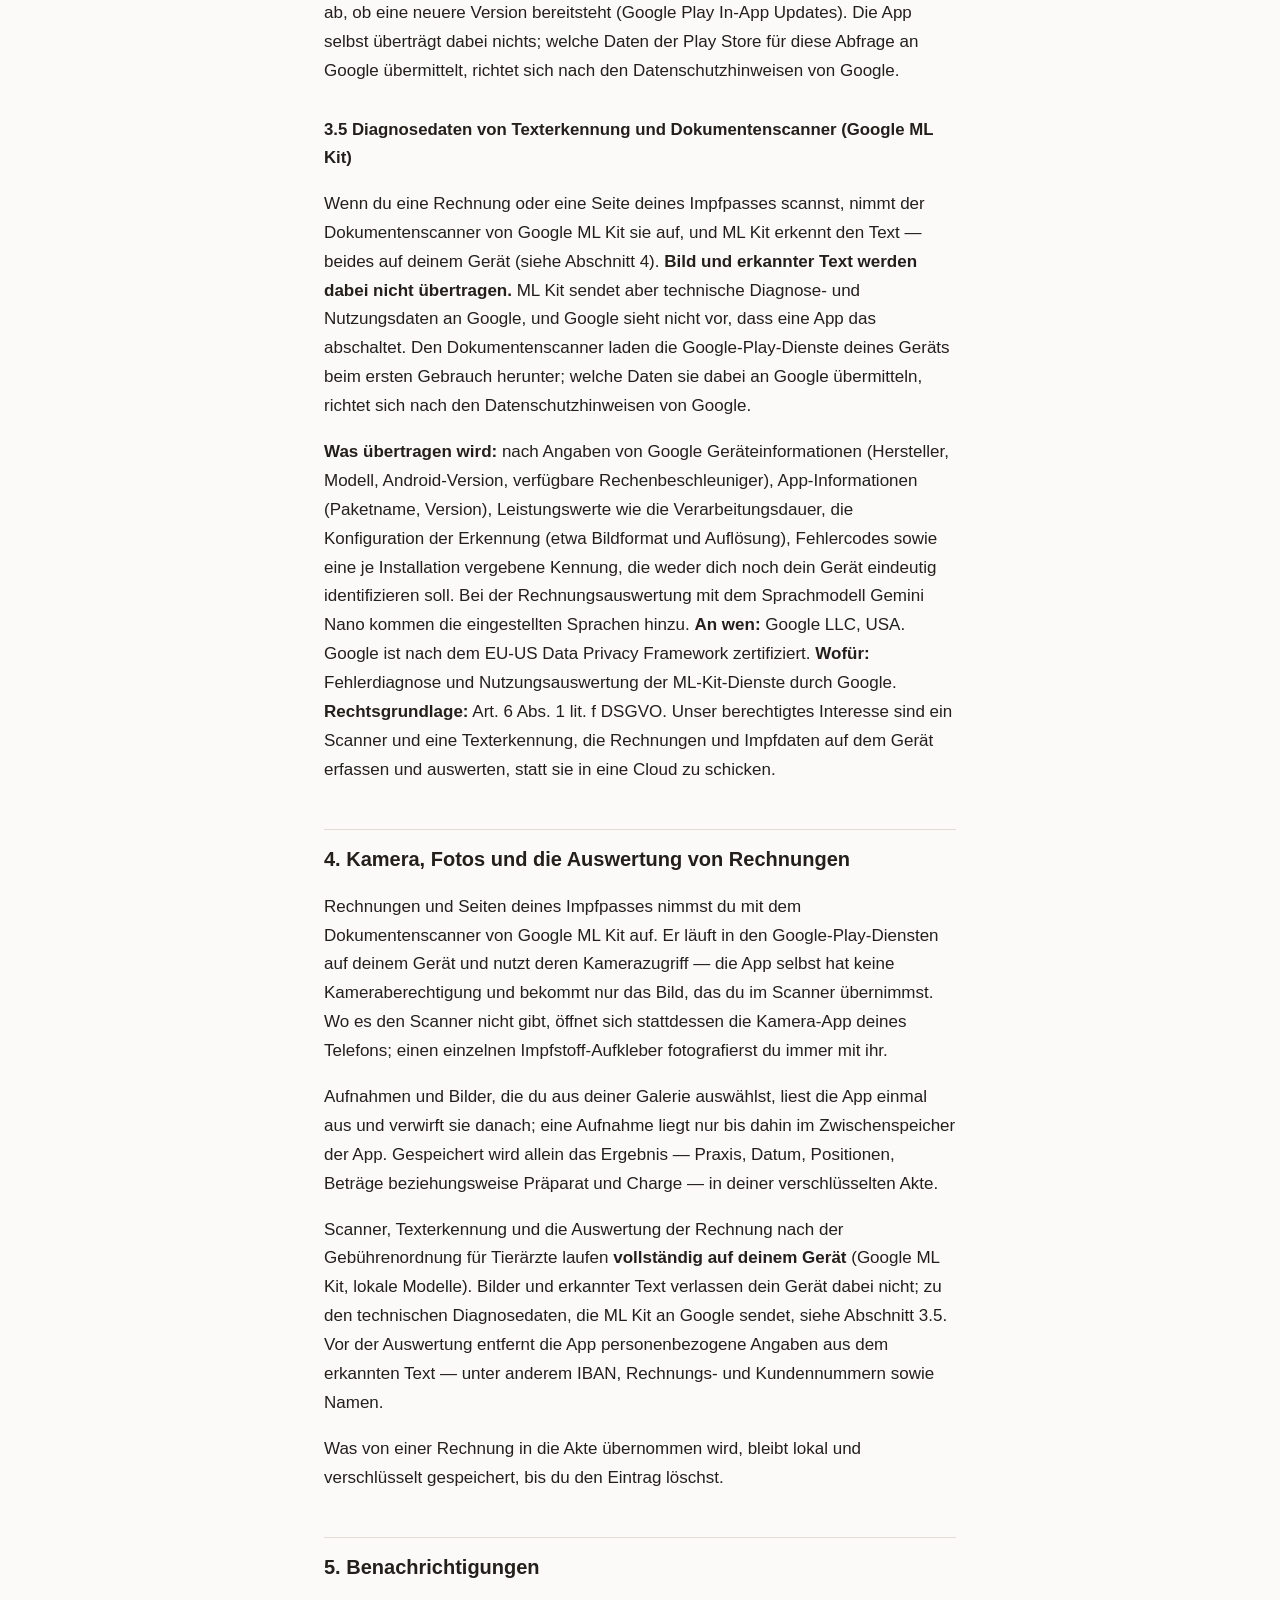
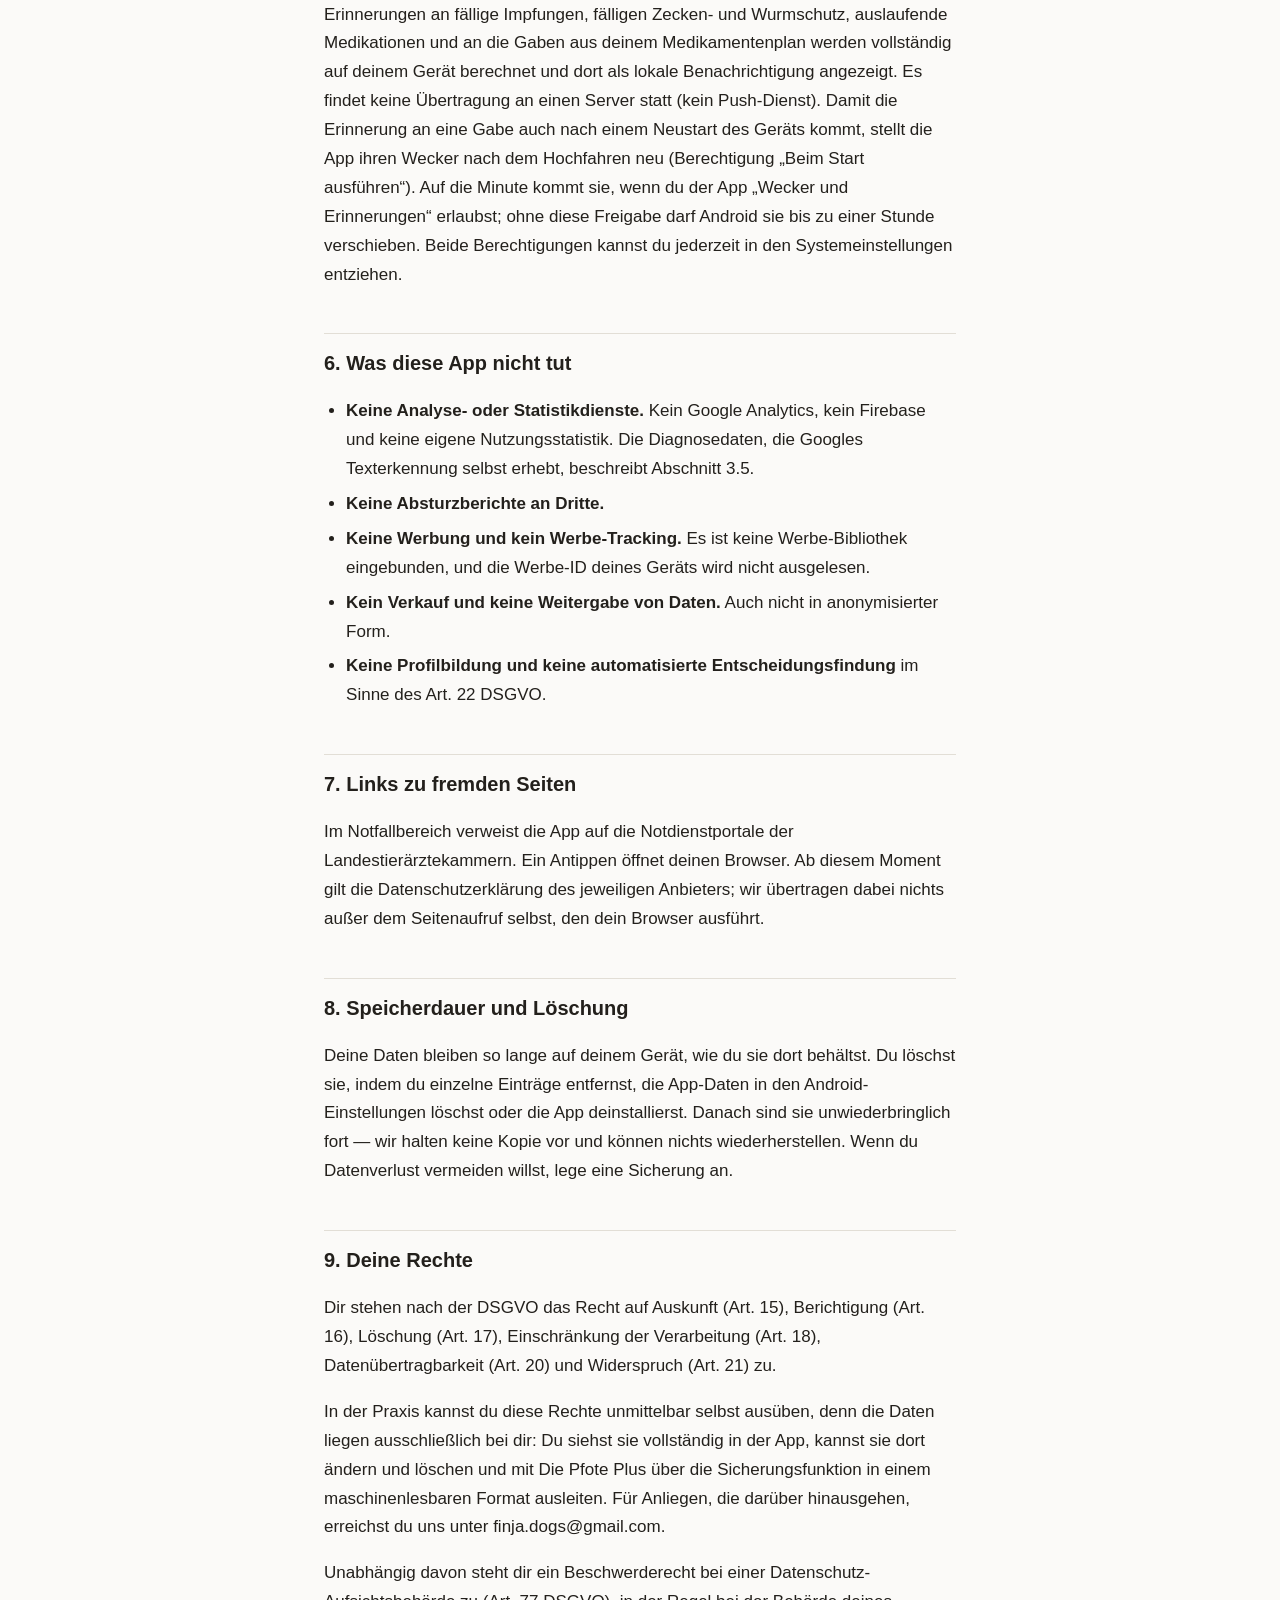
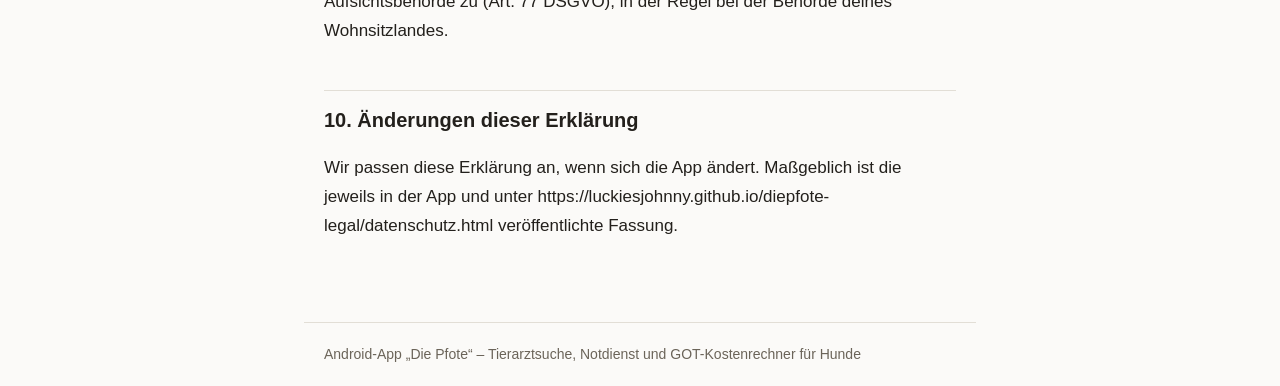
==== commit b7b5ead8: "Name the document scanner in the privacy policy (3.5, 4) Die Pfote 1.43.0 captures invoices and pass" ====
--- a/datenschutz.html
+++ b/datenschutz.html
@@ -10,7 +10,7 @@
 <nav><a href="index.html">Die Pfote</a><span><a href="datenschutz.html" class="hier">Datenschutzerklärung</a><a href="impressum.html">Impressum</a><a href="nutzungsbedingungen.html">Nutzungsbedingungen</a></span></nav>
 <main>
 <h1>Datenschutzerklärung</h1>
-<p>Stand: 28. September 2026</p>
+<p>Stand: 29. September 2026</p>
 <h2>1. Verantwortlicher</h2>
 <p><strong>Fabian Klemusch</strong> Wilhelm-Klein Straße 20, 51427 Bergisch Gladbach, Deutschland E-Mail: finja.dogs@gmail.com</p>
 <p>Einen Datenschutzbeauftragten haben wir nicht bestellt; die Voraussetzungen des § 38 BDSG liegen nicht vor.</p>
@@ -28,12 +28,13 @@
 <p><strong>Was übertragen wird:</strong> die Koordinaten des Orts, für den du das Wetter siehst, auf etwa einen Kilometer gerundet (seit Version 1.29.2; vorher auf etwa 11 Meter). <strong>An wen:</strong> OpenMeteo GmbH, Hintere Schilligmatte 6, 6463 Bürglen (UR), Schweiz. Für die Schweiz besteht ein Angemessenheitsbeschluss der EU-Kommission (Art. 45 DSGVO). <strong>Wofür:</strong> um Temperatur, Sonneneinstrahlung, Niederschlag und Gewitter für die nächsten Stunden abzurufen, aus denen die App die Asphalttemperatur und die Pfotenschutz-Ampel berechnet. <strong>Rechtsgrundlage:</strong> Art. 6 Abs. 1 lit. b DSGVO (Erfüllung der von dir angeforderten Funktion). <strong>Beim Anbieter:</strong> Nach eigenen Angaben speichert Open-Meteo IP-Adressen nur in Server-Protokollen zur Wartung und gegen Missbrauch und löscht diese nach 90 Tagen.</p>
 <h3>3.4 Kauf von Die Pfote Plus und Update-Hinweis (Google Play)</h3>
 <p><strong>Was übertragen wird:</strong> die Kaufabwicklung läuft vollständig über Google Play. Wir erhalten weder deine Zahlungsdaten noch deinen Namen oder deine Adresse. <strong>An wen:</strong> Google Ireland Limited als Betreiber von Google Play. Google ist zugleich dein Vertragspartner für den Kauf. <strong>Wofür:</strong> Abwicklung und Prüfung deiner Berechtigung. <strong>Rechtsgrundlage:</strong> Art. 6 Abs. 1 lit. b DSGVO. <strong>Was die App lokal speichert:</strong> die Art deines Kaufs (monatlich, jährlich, einmalig), ein von Google vergebenes Kauf-Kennzeichen und der Zeitpunkt der letzten Bestätigung durch Google. Dieses Kennzeichen dient ausschließlich dazu, die gekauften Funktionen freizuschalten — auch dann, wenn dein Gerät gerade keine Verbindung hat. <strong>Update-Hinweis:</strong> Beim Start fragt die App über die Play-Store-App deines Geräts ab, ob eine neuere Version bereitsteht (Google Play In-App Updates). Die App selbst überträgt dabei nichts; welche Daten der Play Store für diese Abfrage an Google übermittelt, richtet sich nach den Datenschutzhinweisen von Google.</p>
-<h3>3.5 Diagnosedaten der Texterkennung (Google ML Kit)</h3>
-<p>Wenn du eine Rechnung oder einen Impfstoff-Aufkleber scannst, erkennt Google ML Kit den Text auf deinem Gerät (siehe Abschnitt 4). <strong>Bild und erkannter Text werden dabei nicht übertragen.</strong> ML Kit sendet aber technische Diagnose- und Nutzungsdaten an Google, und Google sieht nicht vor, dass eine App das abschaltet.</p>
-<p><strong>Was übertragen wird:</strong> nach Angaben von Google Geräteinformationen (Hersteller, Modell, Android-Version, verfügbare Rechenbeschleuniger), App-Informationen (Paketname, Version), Leistungswerte wie die Verarbeitungsdauer, die Konfiguration der Erkennung (etwa Bildformat und Auflösung), Fehlercodes sowie eine je Installation vergebene Kennung, die weder dich noch dein Gerät eindeutig identifizieren soll. Bei der Rechnungsauswertung mit dem Sprachmodell Gemini Nano kommen die eingestellten Sprachen hinzu. <strong>An wen:</strong> Google LLC, USA. Google ist nach dem EU-US Data Privacy Framework zertifiziert. <strong>Wofür:</strong> Fehlerdiagnose und Nutzungsauswertung der ML-Kit-Dienste durch Google. <strong>Rechtsgrundlage:</strong> Art. 6 Abs. 1 lit. f DSGVO. Unser berechtigtes Interesse ist eine Texterkennung, die Rechnungen und Impfdaten auf dem Gerät auswertet, statt sie in eine Cloud zu schicken.</p>
+<h3>3.5 Diagnosedaten von Texterkennung und Dokumentenscanner (Google ML Kit)</h3>
+<p>Wenn du eine Rechnung oder eine Seite deines Impfpasses scannst, nimmt der Dokumentenscanner von Google ML Kit sie auf, und ML Kit erkennt den Text — beides auf deinem Gerät (siehe Abschnitt 4). <strong>Bild und erkannter Text werden dabei nicht übertragen.</strong> ML Kit sendet aber technische Diagnose- und Nutzungsdaten an Google, und Google sieht nicht vor, dass eine App das abschaltet. Den Dokumentenscanner laden die Google-Play-Dienste deines Geräts beim ersten Gebrauch herunter; welche Daten sie dabei an Google übermitteln, richtet sich nach den Datenschutzhinweisen von Google.</p>
+<p><strong>Was übertragen wird:</strong> nach Angaben von Google Geräteinformationen (Hersteller, Modell, Android-Version, verfügbare Rechenbeschleuniger), App-Informationen (Paketname, Version), Leistungswerte wie die Verarbeitungsdauer, die Konfiguration der Erkennung (etwa Bildformat und Auflösung), Fehlercodes sowie eine je Installation vergebene Kennung, die weder dich noch dein Gerät eindeutig identifizieren soll. Bei der Rechnungsauswertung mit dem Sprachmodell Gemini Nano kommen die eingestellten Sprachen hinzu. <strong>An wen:</strong> Google LLC, USA. Google ist nach dem EU-US Data Privacy Framework zertifiziert. <strong>Wofür:</strong> Fehlerdiagnose und Nutzungsauswertung der ML-Kit-Dienste durch Google. <strong>Rechtsgrundlage:</strong> Art. 6 Abs. 1 lit. f DSGVO. Unser berechtigtes Interesse sind ein Scanner und eine Texterkennung, die Rechnungen und Impfdaten auf dem Gerät erfassen und auswerten, statt sie in eine Cloud zu schicken.</p>
 <h2>4. Kamera, Fotos und die Auswertung von Rechnungen</h2>
-<p>Fotos, die du von einer Rechnung oder einem Impfstoff-Aufkleber aufnimmst oder aus deiner Galerie auswählst, liest die App einmal aus und verwirft sie danach; eine Kamera-Aufnahme liegt nur bis dahin im Zwischenspeicher der App. Gespeichert wird allein das Ergebnis — Praxis, Datum, Positionen, Beträge beziehungsweise Präparat und Charge — in deiner verschlüsselten Akte.</p>
-<p>Die Texterkennung und die Auswertung der Rechnung nach der Gebührenordnung für Tierärzte laufen <strong>vollständig auf deinem Gerät</strong> (Google ML Kit, lokale Modelle). Bilder und erkannter Text verlassen dein Gerät dabei nicht; zu den technischen Diagnosedaten, die ML Kit an Google sendet, siehe Abschnitt 3.5. Vor der Auswertung entfernt die App personenbezogene Angaben aus dem erkannten Text — unter anderem IBAN, Rechnungs- und Kundennummern sowie Namen.</p>
+<p>Rechnungen und Seiten deines Impfpasses nimmst du mit dem Dokumentenscanner von Google ML Kit auf. Er läuft in den Google-Play-Diensten auf deinem Gerät und nutzt deren Kamerazugriff — die App selbst hat keine Kameraberechtigung und bekommt nur das Bild, das du im Scanner übernimmst. Wo es den Scanner nicht gibt, öffnet sich stattdessen die Kamera-App deines Telefons; einen einzelnen Impfstoff-Aufkleber fotografierst du immer mit ihr.</p>
+<p>Aufnahmen und Bilder, die du aus deiner Galerie auswählst, liest die App einmal aus und verwirft sie danach; eine Aufnahme liegt nur bis dahin im Zwischenspeicher der App. Gespeichert wird allein das Ergebnis — Praxis, Datum, Positionen, Beträge beziehungsweise Präparat und Charge — in deiner verschlüsselten Akte.</p>
+<p>Scanner, Texterkennung und die Auswertung der Rechnung nach der Gebührenordnung für Tierärzte laufen <strong>vollständig auf deinem Gerät</strong> (Google ML Kit, lokale Modelle). Bilder und erkannter Text verlassen dein Gerät dabei nicht; zu den technischen Diagnosedaten, die ML Kit an Google sendet, siehe Abschnitt 3.5. Vor der Auswertung entfernt die App personenbezogene Angaben aus dem erkannten Text — unter anderem IBAN, Rechnungs- und Kundennummern sowie Namen.</p>
 <p>Was von einer Rechnung in die Akte übernommen wird, bleibt lokal und verschlüsselt gespeichert, bis du den Eintrag löschst.</p>
 <h2>5. Benachrichtigungen</h2>
 <p>Erinnerungen an fällige Impfungen, fälligen Zecken- und Wurmschutz, auslaufende Medikationen und an die Gaben aus deinem Medikamentenplan werden vollständig auf deinem Gerät berechnet und dort als lokale Benachrichtigung angezeigt. Es findet keine Übertragung an einen Server statt (kein Push-Dienst). Damit die Erinnerung an eine Gabe auch nach einem Neustart des Geräts kommt, stellt die App ihren Wecker nach dem Hochfahren neu (Berechtigung „Beim Start ausführen“). Auf die Minute kommt sie, wenn du der App „Wecker und Erinnerungen“ erlaubst; ohne diese Freigabe darf Android sie bis zu einer Stunde verschieben. Beide Berechtigungen kannst du jederzeit in den Systemeinstellungen entziehen.</p>
